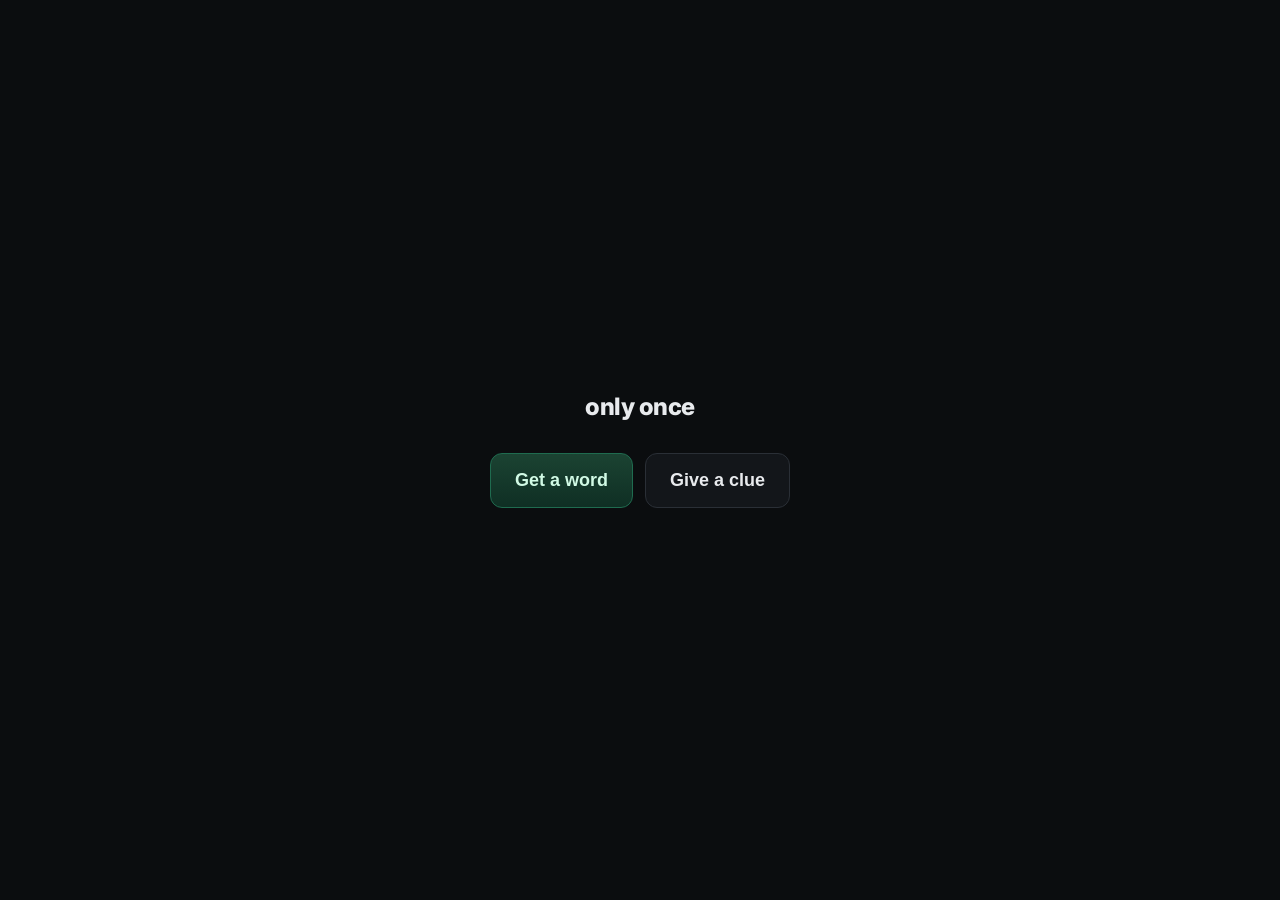
==== index.html @ b7988f1e "Initial commit: only once web app" ====
<!doctype html>
<html lang="en">
  <head>
    <meta charset="utf-8" />
    <meta name="viewport" content="width=device-width, initial-scale=1" />
    <title>only once – Group Play</title>
    <meta name="description" content="Play Just One in a browser with a random word or give a clue." />
    <link rel="preconnect" href="https://fonts.googleapis.com" />
    <link rel="preconnect" href="https://fonts.gstatic.com" crossorigin />
    <link href="https://fonts.googleapis.com/css2?family=Inter:wght@400;600;800&display=swap" rel="stylesheet" />
    <link rel="stylesheet" href="./styles.css" />
  </head>
  <body data-screen="home">
    <main id="app">
      <!-- Home Screen -->
      <section id="screen-home" class="screen">
        <div class="center-col">
          <h1 class="app-title">only once</h1>
          <div class="actions">
            <button id="btn-get-word" class="btn primary">Get a word</button>
            <button id="btn-give-clue" class="btn">Give a clue</button>
          </div>
        </div>
      </section>

      <!-- Countdown Screen -->
      <section id="screen-countdown" class="screen hidden" aria-live="polite">
        <div class="display-area">
          <div id="countdownNumber" class="display-text" aria-label="Countdown">3</div>
        </div>
        <div class="topbar">
          <button class="btn ghost" id="btn-cancel-countdown" aria-label="Cancel">Home</button>
        </div>
      </section>

      <!-- Display Screen (Word or Clue) -->
      <section id="screen-display" class="screen hidden">
        <div class="display-area">
          <div id="displayText" class="display-text" role="status" aria-live="polite"></div>
        </div>
        <div class="topbar">
          <button class="btn ghost" id="btn-back-home">Home</button>
        </div>
      </section>

      <!-- Give a Clue Input Screen -->
      <section id="screen-clue-input" class="screen hidden">
        <form id="clueForm" class="center-col" autocomplete="off">
          <label for="clueInput" class="label">Type your single-word clue</label>
          <input id="clueInput" class="input" type="text" inputmode="latin" pattern="[^\s]+" placeholder="e.g., Mountain" maxlength="40" required />
          <div class="actions">
            <button type="submit" class="btn primary">Show clue</button>
            <button type="button" class="btn" id="btn-cancel-clue">Cancel</button>
          </div>
        </form>
      </section>
    </main>

    <script src="./words.js"></script>
    <script src="./app.js"></script>
  </body>
  </html>
---- styles.css ----
:root {
  --bg: #0b0d0f;
  --fg: #e8eaed;
  --muted: #a1a6ad;
  --accent: #6ee7b7;
  --accent-2: #60a5fa;
}

* { box-sizing: border-box; }
html, body, #app { height: 100%; }
body {
  margin: 0;
  background: var(--bg);
  color: var(--fg);
  font-family: 'Inter', system-ui, -apple-system, Segoe UI, Roboto, Helvetica, Arial, 'Apple Color Emoji', 'Segoe UI Emoji';
}

.screen {
  position: relative;
  display: flex;
  align-items: center;
  justify-content: center;
  height: 100%;
  padding: 24px;
}
.hidden { display: none; }

.center-col {
  width: 100%;
  max-width: 720px;
  display: flex;
  flex-direction: column;
  align-items: center;
  gap: 24px;
}

.app-title {
  font-weight: 800;
  letter-spacing: -0.02em;
  color: var(--fg);
  margin: 0 0 8px;
}

.actions { display: flex; gap: 12px; flex-wrap: wrap; justify-content: center; }

.btn {
  appearance: none;
  border: 1px solid #2a2f36;
  background: #13161a;
  color: var(--fg);
  padding: 12px 18px;
  border-radius: 12px;
  font-size: 16px;
  font-weight: 600;
  cursor: pointer;
  transition: transform 0.05s ease, background 0.2s ease, border-color 0.2s ease;
}
.btn:hover { background: #171b20; }
.btn:active { transform: translateY(1px); }
.btn.primary {
  border-color: #1f6b4f;
  background: linear-gradient(180deg, #1b4332, #0f2f24);
  color: #d1fae5;
}
.btn.ghost { background: transparent; border-color: #2a2f36; color: var(--muted); }

.input {
  width: 100%;
  background: #0f1216;
  border: 1px solid #2a2f36;
  border-radius: 12px;
  color: var(--fg);
  padding: 14px 16px;
  outline: none;
  font-size: 18px;
}
.input:focus { border-color: var(--accent-2); }

.label { color: var(--muted); font-weight: 600; }

/* Full-screen display */
.display-area {
  position: absolute;
  inset: 0;
  display: grid;
  place-items: center;
  padding: 6vmin;
}
.display-text {
  width: 100%;
  text-align: center;
  font-weight: 800;
  line-height: 1;
  color: var(--fg);
  /* Base size; will be auto-fit by JS */
  font-size: 10vmin;
  white-space: nowrap;
  overflow-wrap: normal;
  word-break: normal;
}

.topbar {
  position: absolute;
  top: 12px;
  left: 12px;
}

/* Bigger countdown numbers */
#screen-countdown .display-text {
  font-size: 22vmin;
}

/* Larger home screen buttons */
#screen-home .btn {
  padding: 16px 24px;
  font-size: 18px;
}

/* Accessibility prefers-reduced-motion */
@media (prefers-reduced-motion: reduce) {
  .btn { transition: none; }
}
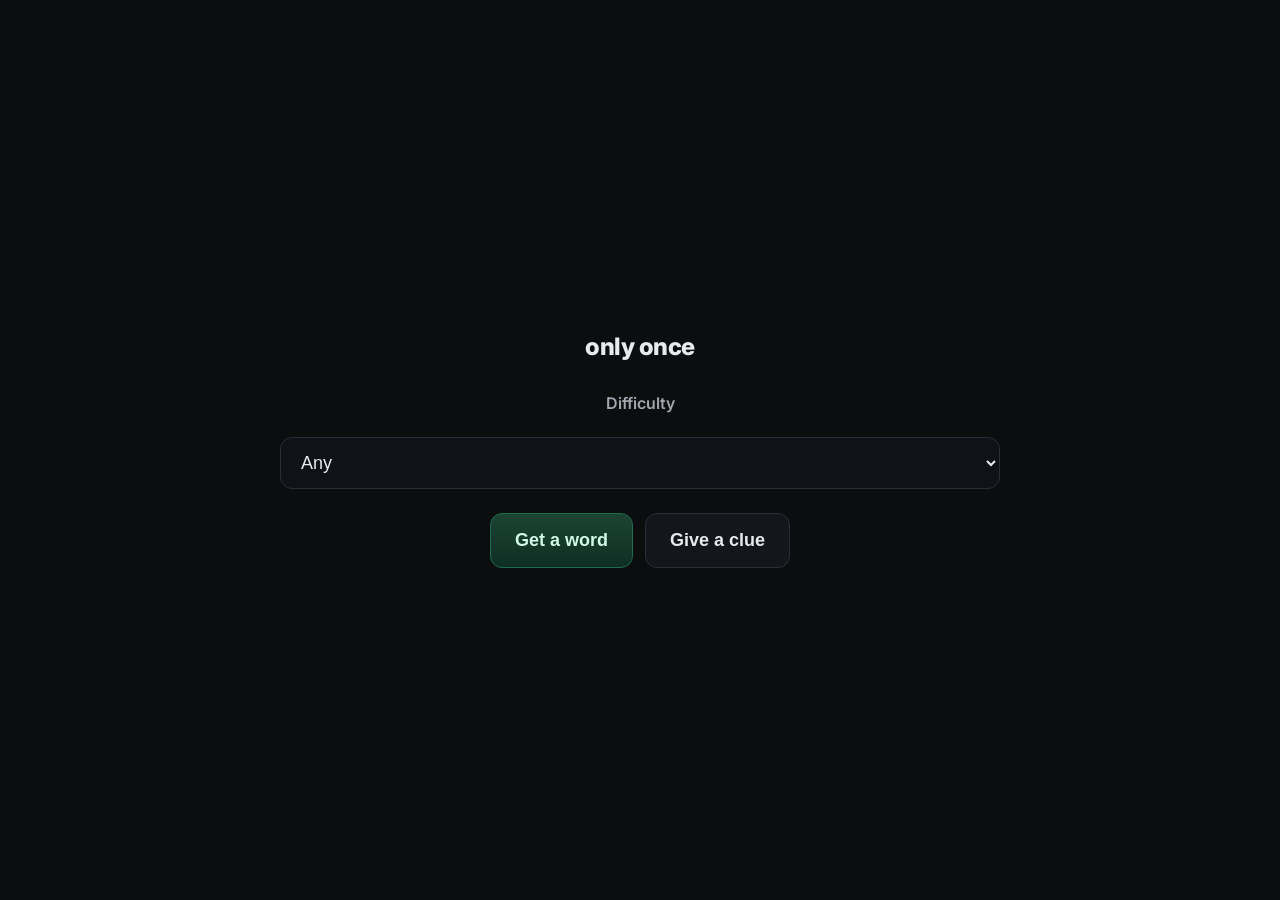
==== commit de990432: "feat: add words_by_difficulty.txt; update app.js, words.js, and index.html" ====
--- a/index.html
+++ b/index.html
@@ -16,6 +16,13 @@
       <section id="screen-home" class="screen">
         <div class="center-col">
           <h1 class="app-title">only once</h1>
+          <label for="difficultySelect" class="label">Difficulty</label>
+          <select id="difficultySelect" class="input">
+            <option value="Any">Any</option>
+            <option value="Easy">Easy</option>
+            <option value="Medium">Medium</option>
+            <option value="Hard">Hard</option>
+          </select>
           <div class="actions">
             <button id="btn-get-word" class="btn primary">Get a word</button>
             <button id="btn-give-clue" class="btn">Give a clue</button>
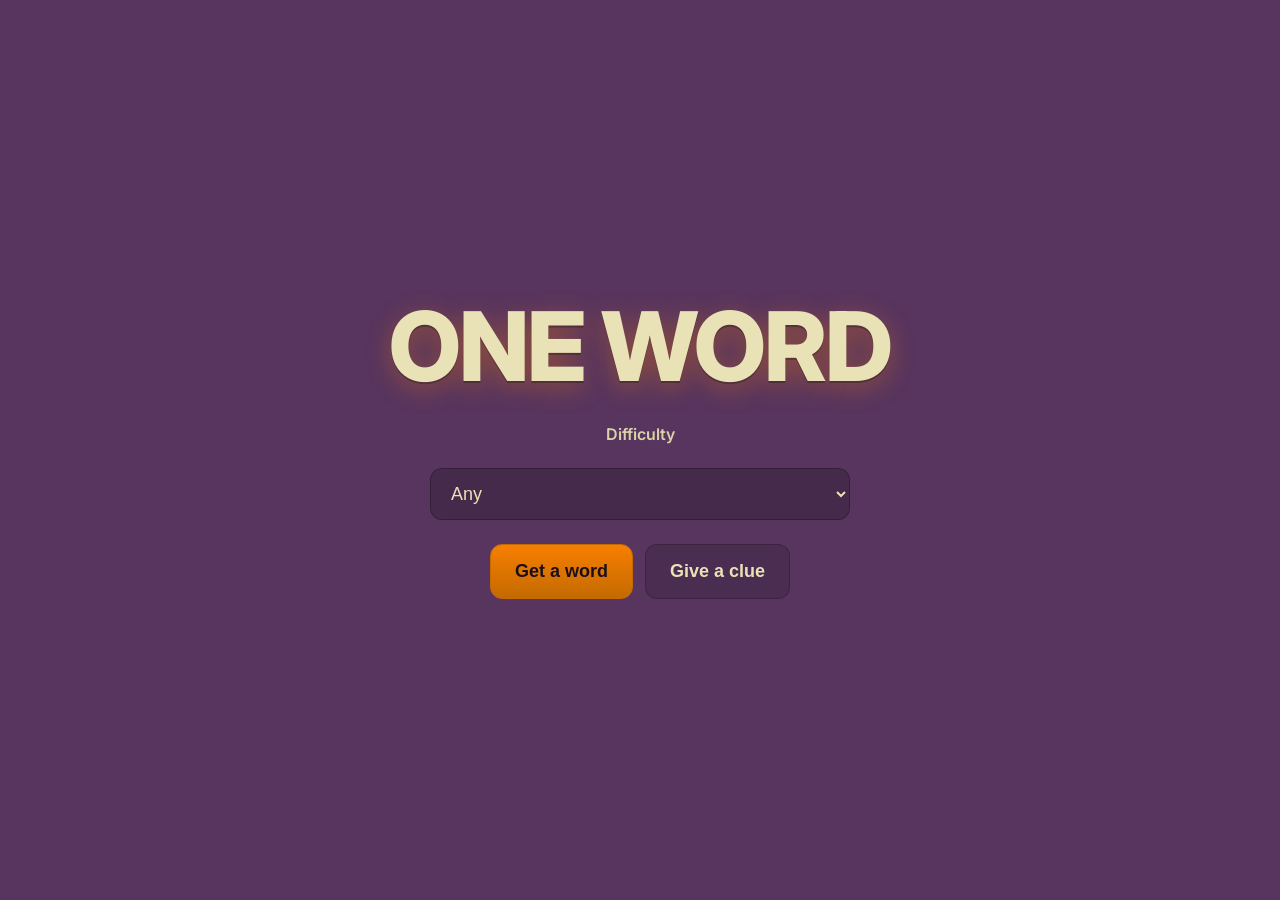
==== commit 2b487954: "UI: bolder glowing title; colorful palette; persistent bottom Home (hidden on home); align difficult" ====
--- a/index.html
+++ b/index.html
@@ -15,7 +15,7 @@
       <!-- Home Screen -->
       <section id="screen-home" class="screen">
         <div class="center-col">
-          <h1 class="app-title">only once</h1>
+          <h1 class="app-title">ONE WORD</h1>
           <label for="difficultySelect" class="label">Difficulty</label>
           <select id="difficultySelect" class="input">
             <option value="Any">Any</option>
@@ -63,6 +63,10 @@
       </section>
     </main>
 
+    <footer class="footer">
+      <button id="btn-global-home" class="btn home-full" aria-label="Home">Home</button>
+    </footer>
+
     <script src="./words.js"></script>
     <script src="./app.js"></script>
   </body>
--- a/styles.css
+++ b/styles.css
@@ -1,9 +1,12 @@
 :root {
-  --bg: #0b0d0f;
-  --fg: #e8eaed;
-  --muted: #a1a6ad;
-  --accent: #6ee7b7;
-  --accent-2: #60a5fa;
+  /* Base palette */
+  --bg: #58355E; /* deep purple */
+  --fg: #EAE2B7; /* light sand */
+  --muted: #d9d1a8; /* softer sand for secondary text */
+  --accent: #F77F00; /* orange */
+  --accent-2: #FCBF49; /* golden */
+  --danger: #D62828; /* deep red for Home button */
+  --panel: #4b2e52; /* slightly darker panel */
 }
 
 * { box-sizing: border-box; }
@@ -39,14 +42,29 @@
   letter-spacing: -0.02em;
   color: var(--fg);
   margin: 0 0 8px;
+  font-size: clamp(48px, 10vw, 96px);
+  line-height: 0.95;
+  text-shadow: 0 2px 0 rgba(0,0,0,0.25), 0 6px 24px rgba(247,127,0,0.35);
+  position: relative;
+  display: inline-block;
+  isolation: isolate;
 }
+
+/* Colorful fan flare behind the title */
+/* removed flare */
 
 .actions { display: flex; gap: 12px; flex-wrap: wrap; justify-content: center; }
 
+/* Keep inputs and actions the same width */
+.center-col .input,
+.center-col .actions {
+  width: min(100%, 420px);
+}
+
 .btn {
   appearance: none;
-  border: 1px solid #2a2f36;
-  background: #13161a;
+  border: 1px solid rgba(0,0,0,0.2);
+  background: rgba(0,0,0,0.15);
   color: var(--fg);
   padding: 12px 18px;
   border-radius: 12px;
@@ -55,26 +73,53 @@
   cursor: pointer;
   transition: transform 0.05s ease, background 0.2s ease, border-color 0.2s ease;
 }
-.btn:hover { background: #171b20; }
+.btn:hover { background: rgba(0,0,0,0.25); }
 .btn:active { transform: translateY(1px); }
 .btn.primary {
-  border-color: #1f6b4f;
-  background: linear-gradient(180deg, #1b4332, #0f2f24);
-  color: #d1fae5;
+  border-color: #c46a00;
+  background: linear-gradient(180deg, #F77F00, #c46a00);
+  color: #1b0f1d;
 }
-.btn.ghost { background: transparent; border-color: #2a2f36; color: var(--muted); }
+.btn.ghost { background: transparent; border-color: rgba(0,0,0,0.25); color: var(--muted); }
+
+/* Global Home footer button */
+.footer {
+  position: fixed;
+  left: 0;
+  bottom: 0;
+  width: 100%;
+  padding: 0;
+  background: transparent;
+}
+.btn.home-full {
+  width: 100%;
+  border-radius: 0;
+  border: none;
+  padding: 18px 24px;
+  font-size: 18px;
+  font-weight: 800;
+  letter-spacing: 0.02em;
+  color: #fff;
+  background: linear-gradient(180deg, #D94a4a, #D62828);
+  box-shadow: 0 -2px 0 rgba(0,0,0,0.1);
+}
+.btn.home-full:hover { background: linear-gradient(180deg, #e05b5b, #d93a3a); }
+.btn.home-full:active { transform: none; }
+
+/* Hide footer on home screen */
+body[data-screen="home"] .footer { display: none; }
 
 .input {
   width: 100%;
-  background: #0f1216;
-  border: 1px solid #2a2f36;
+  background: rgba(0,0,0,0.2);
+  border: 1px solid rgba(0,0,0,0.25);
   border-radius: 12px;
   color: var(--fg);
   padding: 14px 16px;
   outline: none;
   font-size: 18px;
 }
-.input:focus { border-color: var(--accent-2); }
+.input:focus { border-color: var(--accent-2); box-shadow: 0 0 0 3px rgba(252,191,73,0.25); }
 
 .label { color: var(--muted); font-weight: 600; }
 
@@ -99,11 +144,7 @@
   word-break: normal;
 }
 
-.topbar {
-  position: absolute;
-  top: 12px;
-  left: 12px;
-}
+.topbar { display: none; }
 
 /* Bigger countdown numbers */
 #screen-countdown .display-text {
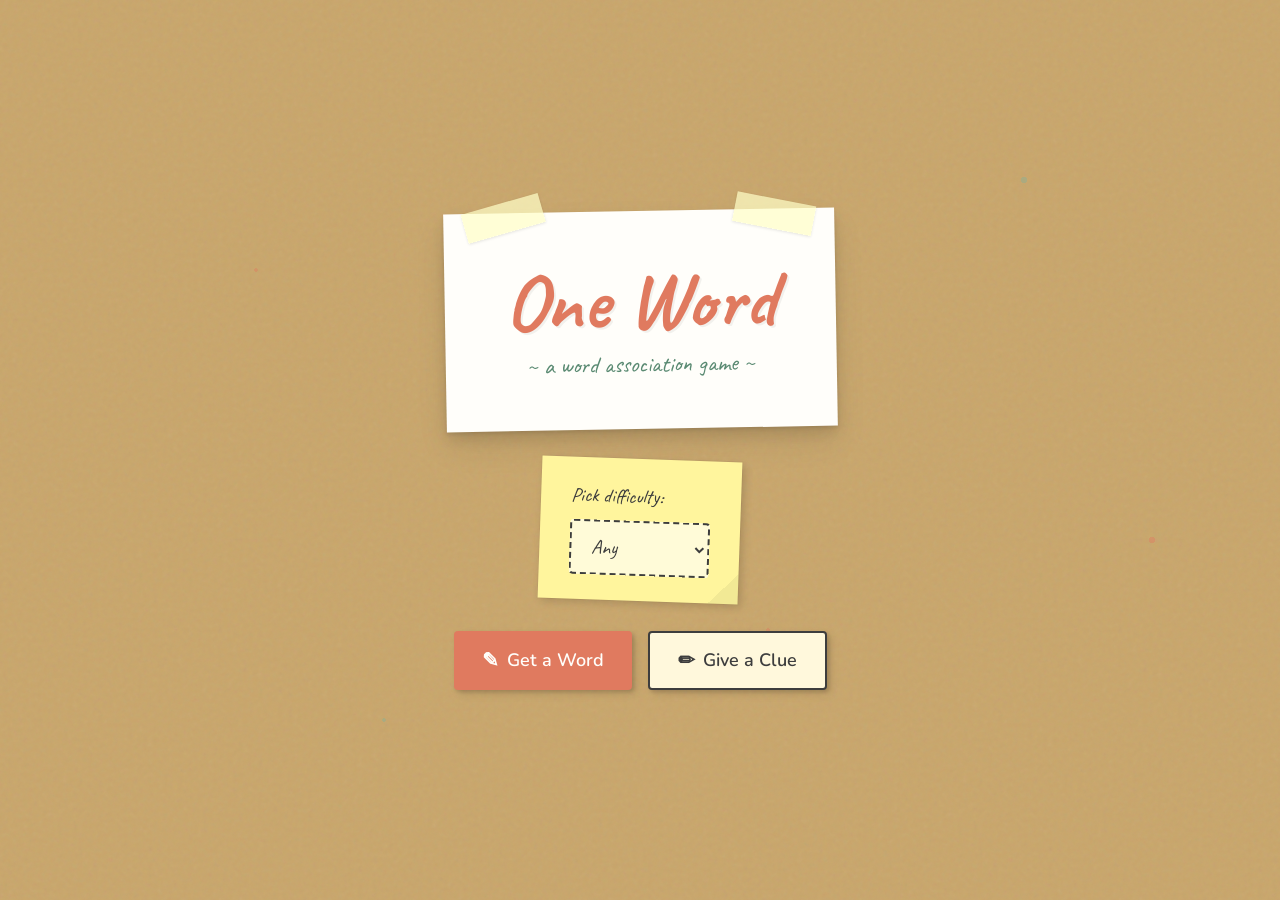
==== commit 76736282: "Add Paper Craft design theme with 5 design variations - Implement Paper Craft as main design (sticky" ====
--- a/index.html
+++ b/index.html
@@ -1,75 +1,117 @@
-<!doctype html>
+<!DOCTYPE html>
 <html lang="en">
-  <head>
+
+<head>
     <meta charset="utf-8" />
     <meta name="viewport" content="width=device-width, initial-scale=1" />
-    <title>only once – Group Play</title>
-    <meta name="description" content="Play Just One in a browser with a random word or give a clue." />
+    <title>ONE WORD – Paper Craft Edition</title>
+    <meta name="description" content="Play Just One with a warm, handmade paper aesthetic" />
     <link rel="preconnect" href="https://fonts.googleapis.com" />
     <link rel="preconnect" href="https://fonts.gstatic.com" crossorigin />
-    <link href="https://fonts.googleapis.com/css2?family=Inter:wght@400;600;800&display=swap" rel="stylesheet" />
+    <link
+        href="https://fonts.googleapis.com/css2?family=Caveat:wght@400;600;700&family=Nunito:wght@400;600;700&display=swap"
+        rel="stylesheet" />
     <link rel="stylesheet" href="./styles.css" />
-  </head>
-  <body data-screen="home">
+</head>
+
+<body data-screen="home">
+    <!-- Paper Background -->
+    <div class="paper-bg">
+        <div class="paper-texture"></div>
+        <div class="scattered-dots"></div>
+    </div>
+
     <main id="app">
-      <!-- Home Screen -->
-      <section id="screen-home" class="screen">
-        <div class="center-col">
-          <h1 class="app-title">ONE WORD</h1>
-          <label for="difficultySelect" class="label">Difficulty</label>
-          <select id="difficultySelect" class="input">
-            <option value="Any">Any</option>
-            <option value="Easy">Easy</option>
-            <option value="Medium">Medium</option>
-            <option value="Hard">Hard</option>
-          </select>
-          <div class="actions">
-            <button id="btn-get-word" class="btn primary">Get a word</button>
-            <button id="btn-give-clue" class="btn">Give a clue</button>
-          </div>
-        </div>
-      </section>
+        <!-- Home Screen -->
+        <section id="screen-home" class="screen">
+            <div class="center-col">
+                <div class="title-card">
+                    <div class="tape tape-left"></div>
+                    <div class="tape tape-right"></div>
+                    <h1 class="app-title">One Word</h1>
+                    <p class="subtitle">~ a word association game ~</p>
+                </div>
 
-      <!-- Countdown Screen -->
-      <section id="screen-countdown" class="screen hidden" aria-live="polite">
-        <div class="display-area">
-          <div id="countdownNumber" class="display-text" aria-label="Countdown">3</div>
-        </div>
-        <div class="topbar">
-          <button class="btn ghost" id="btn-cancel-countdown" aria-label="Cancel">Home</button>
-        </div>
-      </section>
+                <div class="sticky-note yellow">
+                    <label for="difficultySelect" class="label">Pick difficulty:</label>
+                    <select id="difficultySelect" class="input">
+                        <option value="Any">Any</option>
+                        <option value="Easy">Easy</option>
+                        <option value="Medium">Medium</option>
+                        <option value="Hard">Hard</option>
+                    </select>
+                </div>
 
-      <!-- Display Screen (Word or Clue) -->
-      <section id="screen-display" class="screen hidden">
-        <div class="display-area">
-          <div id="displayText" class="display-text" role="status" aria-live="polite"></div>
-        </div>
-        <div class="topbar">
-          <button class="btn ghost" id="btn-back-home">Home</button>
-        </div>
-      </section>
+                <div class="actions">
+                    <button id="btn-get-word" class="btn paper-btn primary">
+                        <span class="btn-icon">✎</span> Get a Word
+                    </button>
+                    <button id="btn-give-clue" class="btn paper-btn secondary">
+                        <span class="btn-icon">✏</span> Give a Clue
+                    </button>
+                </div>
+            </div>
+        </section>
 
-      <!-- Give a Clue Input Screen -->
-      <section id="screen-clue-input" class="screen hidden">
-        <form id="clueForm" class="center-col" autocomplete="off">
-          <label for="clueInput" class="label">Type your single-word clue</label>
-          <input id="clueInput" class="input" type="text" inputmode="latin" pattern="[^\s]+" placeholder="e.g., Mountain" maxlength="40" required />
-          <div class="actions">
-            <button type="submit" class="btn primary">Show clue</button>
-            <button type="button" class="btn" id="btn-cancel-clue">Cancel</button>
-          </div>
-        </form>
-      </section>
+        <!-- Countdown Screen -->
+        <section id="screen-countdown" class="screen hidden" aria-live="polite">
+            <div class="display-area">
+                <div class="countdown-circle">
+                    <div id="countdownNumber" class="display-text countdown-num" aria-label="Countdown">3</div>
+                </div>
+            </div>
+            <div class="topbar">
+                <button class="btn pill-btn" id="btn-cancel-countdown" aria-label="Cancel">← Back</button>
+            </div>
+        </section>
+
+        <!-- Display Screen (Word or Clue) -->
+        <section id="screen-display" class="screen hidden">
+            <div class="display-area">
+                <div id="displayText" class="display-text" role="status" aria-live="polite"></div>
+            </div>
+            <div class="topbar">
+                <button class="btn pill-btn" id="btn-back-home">← Back</button>
+            </div>
+        </section>
+
+        <!-- Give a Clue Input Screen -->
+        <section id="screen-clue-input" class="screen hidden">
+            <form id="clueForm" class="center-col" autocomplete="off">
+                <div class="notepad">
+                    <div class="notepad-header">
+                        <span class="spiral"></span>
+                        <span class="spiral"></span>
+                        <span class="spiral"></span>
+                        <span class="spiral"></span>
+                        <span class="spiral"></span>
+                    </div>
+                    <div class="notepad-body">
+                        <label for="clueInput" class="label">Write your clue here:</label>
+                        <input id="clueInput" class="input lined" type="text" inputmode="latin" pattern="[^\s]+"
+                            placeholder="one word only..." maxlength="40" required />
+                    </div>
+                </div>
+                <div class="actions">
+                    <button type="submit" class="btn paper-btn primary">
+                        <span class="btn-icon">✓</span> Show It!
+                    </button>
+                    <button type="button" class="btn paper-btn secondary" id="btn-cancel-clue">
+                        <span class="btn-icon">✗</span> Cancel
+                    </button>
+                </div>
+            </form>
+        </section>
     </main>
 
     <footer class="footer">
-      <button id="btn-global-home" class="btn home-full" aria-label="Home">Home</button>
+        <button id="btn-global-home" class="btn home-full" aria-label="Home">
+            <span class="home-icon">🏠</span> Home
+        </button>
     </footer>
 
     <script src="./words.js"></script>
     <script src="./app.js"></script>
-  </body>
-  </html>
+</body>
 
-
+</html>
--- a/styles.css
+++ b/styles.css
@@ -1,165 +1,542 @@
 :root {
-  /* Base palette */
-  --bg: #58355E; /* deep purple */
-  --fg: #EAE2B7; /* light sand */
-  --muted: #d9d1a8; /* softer sand for secondary text */
-  --accent: #F77F00; /* orange */
-  --accent-2: #FCBF49; /* golden */
-  --danger: #D62828; /* deep red for Home button */
-  --panel: #4b2e52; /* slightly darker panel */
-}
-
-* { box-sizing: border-box; }
-html, body, #app { height: 100%; }
+    /* Paper Craft Color Palette */
+    --kraft: #c9a66b;
+    --kraft-dark: #a67c3d;
+    --cream: #fff8dc;
+    --cream-dark: #f5e6c8;
+    --white: #fffefa;
+    --terracotta: #e07a5f;
+    --terracotta-dark: #c45d42;
+    --sage: #81b29a;
+    --sage-dark: #5a8a72;
+    --charcoal: #3d3d3d;
+    --pencil: #4a4a4a;
+    --yellow-note: #fff59d;
+    --pink-note: #f8bbd9;
+    --blue-note: #b3e5fc;
+
+    /* Typography */
+    --font-display: 'Caveat', cursive;
+    --font-body: 'Nunito', sans-serif;
+}
+
+* {
+    box-sizing: border-box;
+    margin: 0;
+    padding: 0;
+}
+
+html,
+body,
+#app {
+    height: 100%;
+}
+
 body {
-  margin: 0;
-  background: var(--bg);
-  color: var(--fg);
-  font-family: 'Inter', system-ui, -apple-system, Segoe UI, Roboto, Helvetica, Arial, 'Apple Color Emoji', 'Segoe UI Emoji';
-}
-
+    background: var(--kraft);
+    color: var(--charcoal);
+    font-family: var(--font-body);
+    overflow: hidden;
+}
+
+/* Paper Background */
+.paper-bg {
+    position: fixed;
+    inset: 0;
+    pointer-events: none;
+}
+
+.paper-texture {
+    position: absolute;
+    inset: 0;
+    background:
+        url("data:image/svg+xml,%3Csvg viewBox='0 0 200 200' xmlns='http://www.w3.org/2000/svg'%3E%3Cfilter id='noise'%3E%3CfeTurbulence type='fractalNoise' baseFrequency='0.9' numOctaves='4' stitchTiles='stitch'/%3E%3C/filter%3E%3Crect width='100%25' height='100%25' filter='url(%23noise)'/%3E%3C/svg%3E");
+    opacity: 0.08;
+}
+
+.scattered-dots {
+    position: absolute;
+    inset: 0;
+    background-image:
+        radial-gradient(circle at 20% 30%, var(--terracotta) 2px, transparent 2px),
+        radial-gradient(circle at 80% 20%, var(--sage) 3px, transparent 3px),
+        radial-gradient(circle at 60% 70%, var(--terracotta) 2px, transparent 2px),
+        radial-gradient(circle at 30% 80%, var(--sage) 2px, transparent 2px),
+        radial-gradient(circle at 90% 60%, var(--terracotta) 3px, transparent 3px);
+    opacity: 0.4;
+}
+
+/* Screens */
 .screen {
-  position: relative;
-  display: flex;
-  align-items: center;
-  justify-content: center;
-  height: 100%;
-  padding: 24px;
-}
-.hidden { display: none; }
+    position: relative;
+    display: flex;
+    align-items: center;
+    justify-content: center;
+    height: 100%;
+    padding: 24px;
+    z-index: 1;
+}
+
+.hidden {
+    display: none !important;
+}
 
 .center-col {
-  width: 100%;
-  max-width: 720px;
-  display: flex;
-  flex-direction: column;
-  align-items: center;
-  gap: 24px;
+    width: 100%;
+    max-width: 500px;
+    display: flex;
+    flex-direction: column;
+    align-items: center;
+    gap: 30px;
+}
+
+/* Title Card */
+.title-card {
+    position: relative;
+    background: var(--white);
+    padding: 50px 60px;
+    text-align: center;
+    box-shadow:
+        0 2px 4px rgba(0, 0, 0, 0.1),
+        0 8px 16px rgba(0, 0, 0, 0.1),
+        0 16px 32px rgba(0, 0, 0, 0.08);
+    transform: rotate(-1deg);
+}
+
+/* Tape pieces */
+.tape {
+    position: absolute;
+    width: 80px;
+    height: 30px;
+    background: rgba(255, 255, 200, 0.7);
+    box-shadow: 0 1px 3px rgba(0, 0, 0, 0.1);
+}
+
+.tape-left {
+    top: -10px;
+    left: 20px;
+    transform: rotate(-15deg);
+}
+
+.tape-right {
+    top: -10px;
+    right: 20px;
+    transform: rotate(12deg);
 }
 
 .app-title {
-  font-weight: 800;
-  letter-spacing: -0.02em;
-  color: var(--fg);
-  margin: 0 0 8px;
-  font-size: clamp(48px, 10vw, 96px);
-  line-height: 0.95;
-  text-shadow: 0 2px 0 rgba(0,0,0,0.25), 0 6px 24px rgba(247,127,0,0.35);
-  position: relative;
-  display: inline-block;
-  isolation: isolate;
-}
-
-/* Colorful fan flare behind the title */
-/* removed flare */
-
-.actions { display: flex; gap: 12px; flex-wrap: wrap; justify-content: center; }
-
-/* Keep inputs and actions the same width */
-.center-col .input,
-.center-col .actions {
-  width: min(100%, 420px);
+    font-family: var(--font-display);
+    font-weight: 700;
+    font-size: clamp(48px, 12vw, 80px);
+    color: var(--terracotta);
+    line-height: 1;
+    margin-bottom: 8px;
+    text-shadow: 2px 2px 0 rgba(0, 0, 0, 0.05);
+}
+
+.subtitle {
+    font-family: var(--font-display);
+    font-size: 24px;
+    color: var(--sage-dark);
+}
+
+/* Sticky Note */
+.sticky-note {
+    position: relative;
+    padding: 25px 30px;
+    min-width: 200px;
+    box-shadow:
+        3px 3px 8px rgba(0, 0, 0, 0.15),
+        0 0 0 1px rgba(0, 0, 0, 0.03);
+    transform: rotate(2deg);
+}
+
+.sticky-note.yellow {
+    background: var(--yellow-note);
+}
+
+.sticky-note.pink {
+    background: var(--pink-note);
+}
+
+.sticky-note.blue {
+    background: var(--blue-note);
+}
+
+.sticky-note::before {
+    content: '';
+    position: absolute;
+    bottom: 0;
+    right: 0;
+    width: 30px;
+    height: 30px;
+    background: linear-gradient(135deg, transparent 50%, rgba(0, 0, 0, 0.05) 50%);
+}
+
+.label {
+    font-family: var(--font-display);
+    font-size: 20px;
+    color: var(--charcoal);
+    display: block;
+    margin-bottom: 12px;
+}
+
+.input {
+    width: 100%;
+    background: rgba(255, 255, 255, 0.6);
+    border: 2px dashed var(--charcoal);
+    border-radius: 4px;
+    color: var(--charcoal);
+    padding: 12px 16px;
+    font-family: var(--font-display);
+    font-size: 20px;
+    outline: none;
+    transition: all 0.2s ease;
+}
+
+.input:focus {
+    background: rgba(255, 255, 255, 0.9);
+    border-style: solid;
+    box-shadow: 0 0 0 3px rgba(129, 178, 154, 0.3);
+}
+
+.input::placeholder {
+    color: rgba(74, 74, 74, 0.5);
+    font-style: italic;
+}
+
+/* Buttons */
+.actions {
+    display: flex;
+    gap: 16px;
+    flex-wrap: wrap;
+    justify-content: center;
 }
 
 .btn {
-  appearance: none;
-  border: 1px solid rgba(0,0,0,0.2);
-  background: rgba(0,0,0,0.15);
-  color: var(--fg);
-  padding: 12px 18px;
-  border-radius: 12px;
-  font-size: 16px;
-  font-weight: 600;
-  cursor: pointer;
-  transition: transform 0.05s ease, background 0.2s ease, border-color 0.2s ease;
-}
-.btn:hover { background: rgba(0,0,0,0.25); }
-.btn:active { transform: translateY(1px); }
-.btn.primary {
-  border-color: #c46a00;
-  background: linear-gradient(180deg, #F77F00, #c46a00);
-  color: #1b0f1d;
-}
-.btn.ghost { background: transparent; border-color: rgba(0,0,0,0.25); color: var(--muted); }
-
-/* Global Home footer button */
+    appearance: none;
+    border: none;
+    background: transparent;
+    cursor: pointer;
+    font-family: var(--font-body);
+}
+
+.paper-btn {
+    position: relative;
+    padding: 14px 28px;
+    font-size: 18px;
+    font-weight: 600;
+    border-radius: 4px;
+    display: flex;
+    align-items: center;
+    gap: 8px;
+    transition: all 0.2s ease;
+    box-shadow:
+        2px 2px 4px rgba(0, 0, 0, 0.15),
+        4px 4px 8px rgba(0, 0, 0, 0.1);
+}
+
+.paper-btn:hover {
+    transform: translateY(-2px) rotate(1deg);
+    box-shadow:
+        3px 3px 6px rgba(0, 0, 0, 0.15),
+        6px 6px 12px rgba(0, 0, 0, 0.1);
+}
+
+.paper-btn:active {
+    transform: translateY(0) rotate(0deg);
+}
+
+.paper-btn.primary {
+    background: var(--terracotta);
+    color: var(--white);
+}
+
+.paper-btn.primary:hover {
+    background: var(--terracotta-dark);
+}
+
+.paper-btn.secondary {
+    background: var(--cream);
+    color: var(--charcoal);
+    border: 2px solid var(--charcoal);
+}
+
+.paper-btn.secondary:hover {
+    background: var(--white);
+}
+
+.btn-icon {
+    font-size: 20px;
+}
+
+.pill-btn {
+    padding: 10px 20px;
+    background: var(--white);
+    color: var(--charcoal);
+    border-radius: 20px;
+    font-size: 16px;
+    font-weight: 600;
+    box-shadow: 2px 2px 6px rgba(0, 0, 0, 0.1);
+    transition: all 0.2s ease;
+}
+
+.pill-btn:hover {
+    background: var(--cream);
+    transform: translateY(-1px);
+}
+
+/* Display Areas */
+.display-area {
+    position: absolute;
+    top: 0;
+    left: 0;
+    right: 0;
+    bottom: 60px;
+    /* Leave room for footer */
+    display: flex;
+    align-items: center;
+    justify-content: center;
+    padding: 40px;
+    background: var(--white);
+    box-shadow: inset 0 0 100px rgba(0, 0, 0, 0.05);
+    overflow: hidden;
+    box-sizing: border-box;
+}
+
+/* Countdown - override for countdown screen */
+#screen-countdown .display-area {
+    background: var(--kraft);
+}
+
+.countdown-circle {
+    width: 180px;
+    height: 180px;
+    background: var(--white);
+    border-radius: 50%;
+    display: grid;
+    place-items: center;
+    box-shadow:
+        0 4px 8px rgba(0, 0, 0, 0.1),
+        0 12px 24px rgba(0, 0, 0, 0.1),
+        inset 0 -4px 8px rgba(0, 0, 0, 0.05);
+    border: 4px solid var(--sage);
+}
+
+.countdown-num {
+    font-family: var(--font-display);
+    font-size: 100px;
+    font-weight: 700;
+    color: var(--terracotta);
+}
+
+.display-text {
+    font-family: var(--font-display);
+    font-weight: 700;
+    color: var(--pencil);
+    text-align: center;
+    white-space: nowrap;
+    line-height: 1;
+    /* Let JS control font-size */
+}
+
+/* Word Card */
+.word-card {
+    position: relative;
+    background: var(--white);
+    padding: 50px 70px;
+    box-shadow:
+        0 4px 8px rgba(0, 0, 0, 0.1),
+        0 16px 32px rgba(0, 0, 0, 0.1);
+    transform: rotate(1deg);
+}
+
+.card-fold {
+    position: absolute;
+    top: 0;
+    right: 0;
+    width: 40px;
+    height: 40px;
+    background: linear-gradient(135deg, var(--cream-dark) 50%, var(--kraft) 50%);
+}
+
+.card-pin {
+    position: absolute;
+    top: -15px;
+    left: 50%;
+    transform: translateX(-50%);
+    width: 30px;
+    height: 30px;
+    background: radial-gradient(circle at 40% 40%, #ff6b6b, #c92a2a);
+    border-radius: 50%;
+    box-shadow:
+        0 3px 6px rgba(0, 0, 0, 0.2),
+        inset 0 -2px 4px rgba(0, 0, 0, 0.2),
+        inset 0 2px 4px rgba(255, 255, 255, 0.3);
+}
+
+.word-text {
+    font-size: clamp(36px, 12vmin, 100px);
+    color: var(--pencil);
+}
+
+.card-underline {
+    position: absolute;
+    bottom: 25px;
+    left: 40px;
+    right: 40px;
+    height: 3px;
+    background: repeating-linear-gradient(90deg,
+            var(--pencil) 0px,
+            var(--pencil) 8px,
+            transparent 8px,
+            transparent 12px);
+    opacity: 0.3;
+}
+
+/* Notepad */
+.notepad {
+    width: 100%;
+    max-width: 350px;
+    background: var(--white);
+    box-shadow:
+        0 4px 8px rgba(0, 0, 0, 0.1),
+        0 12px 24px rgba(0, 0, 0, 0.1);
+    transform: rotate(-1deg);
+}
+
+.notepad-header {
+    background: var(--terracotta);
+    padding: 15px 20px;
+    display: flex;
+    justify-content: space-around;
+}
+
+.spiral {
+    width: 20px;
+    height: 20px;
+    background: var(--kraft-dark);
+    border-radius: 50%;
+    box-shadow: inset 0 2px 4px rgba(0, 0, 0, 0.3);
+}
+
+.notepad-body {
+    padding: 30px;
+    background: repeating-linear-gradient(transparent,
+            transparent 28px,
+            #e0e0e0 28px,
+            #e0e0e0 30px);
+    background-position: 0 10px;
+}
+
+.notepad-body .label {
+    margin-bottom: 20px;
+}
+
+.notepad-body .input {
+    background: transparent;
+    border: none;
+    border-bottom: 2px solid var(--pencil);
+    border-radius: 0;
+    padding: 8px 4px;
+}
+
+.notepad-body .input:focus {
+    box-shadow: none;
+    border-bottom-color: var(--terracotta);
+}
+
+/* Topbar */
+.topbar {
+    position: absolute;
+    top: 24px;
+    left: 24px;
+    z-index: 10;
+}
+
+/* Footer */
 .footer {
-  position: fixed;
-  left: 0;
-  bottom: 0;
-  width: 100%;
-  padding: 0;
-  background: transparent;
-}
+    position: fixed;
+    left: 0;
+    bottom: 0;
+    width: 100%;
+    z-index: 100;
+}
+
 .btn.home-full {
-  width: 100%;
-  border-radius: 0;
-  border: none;
-  padding: 18px 24px;
-  font-size: 18px;
-  font-weight: 800;
-  letter-spacing: 0.02em;
-  color: #fff;
-  background: linear-gradient(180deg, #D94a4a, #D62828);
-  box-shadow: 0 -2px 0 rgba(0,0,0,0.1);
-}
-.btn.home-full:hover { background: linear-gradient(180deg, #e05b5b, #d93a3a); }
-.btn.home-full:active { transform: none; }
-
-/* Hide footer on home screen */
-body[data-screen="home"] .footer { display: none; }
-
-.input {
-  width: 100%;
-  background: rgba(0,0,0,0.2);
-  border: 1px solid rgba(0,0,0,0.25);
-  border-radius: 12px;
-  color: var(--fg);
-  padding: 14px 16px;
-  outline: none;
-  font-size: 18px;
-}
-.input:focus { border-color: var(--accent-2); box-shadow: 0 0 0 3px rgba(252,191,73,0.25); }
-
-.label { color: var(--muted); font-weight: 600; }
-
-/* Full-screen display */
-.display-area {
-  position: absolute;
-  inset: 0;
-  display: grid;
-  place-items: center;
-  padding: 6vmin;
-}
-.display-text {
-  width: 100%;
-  text-align: center;
-  font-weight: 800;
-  line-height: 1;
-  color: var(--fg);
-  /* Base size; will be auto-fit by JS */
-  font-size: 10vmin;
-  white-space: nowrap;
-  overflow-wrap: normal;
-  word-break: normal;
-}
-
-.topbar { display: none; }
-
-/* Bigger countdown numbers */
-#screen-countdown .display-text {
-  font-size: 22vmin;
-}
-
-/* Larger home screen buttons */
-#screen-home .btn {
-  padding: 16px 24px;
-  font-size: 18px;
-}
-
-/* Accessibility prefers-reduced-motion */
+    width: 100%;
+    padding: 18px;
+    background: var(--terracotta);
+    color: var(--white);
+    border: none;
+    font-family: var(--font-body);
+    font-size: 18px;
+    font-weight: 700;
+    display: flex;
+    align-items: center;
+    justify-content: center;
+    gap: 10px;
+    cursor: pointer;
+    box-shadow: 0 -2px 8px rgba(0, 0, 0, 0.1);
+}
+
+.btn.home-full:hover {
+    background: var(--terracotta-dark);
+}
+
+.home-icon {
+    font-size: 20px;
+}
+
+body[data-screen="home"] .footer {
+    display: none;
+}
+
+/* Animations */
+@keyframes gentleFloat {
+
+    0%,
+    100% {
+        transform: translateY(0) rotate(-1deg);
+    }
+
+    50% {
+        transform: translateY(-5px) rotate(0deg);
+    }
+}
+
+.title-card {
+    animation: gentleFloat 4s ease-in-out infinite;
+}
+
+/* Reduced Motion */
 @media (prefers-reduced-motion: reduce) {
-  .btn { transition: none; }
-}
-
-
+    .title-card {
+        animation: none;
+    }
+
+    .paper-btn,
+    .pill-btn {
+        transition: none;
+    }
+}
+
+/* Responsive */
+@media (max-width: 600px) {
+    .title-card {
+        padding: 35px 40px;
+    }
+
+    .app-title {
+        font-size: 42px;
+    }
+
+    .word-card {
+        padding: 35px 45px;
+    }
+
+    .tape {
+        width: 60px;
+        height: 22px;
+    }
+}
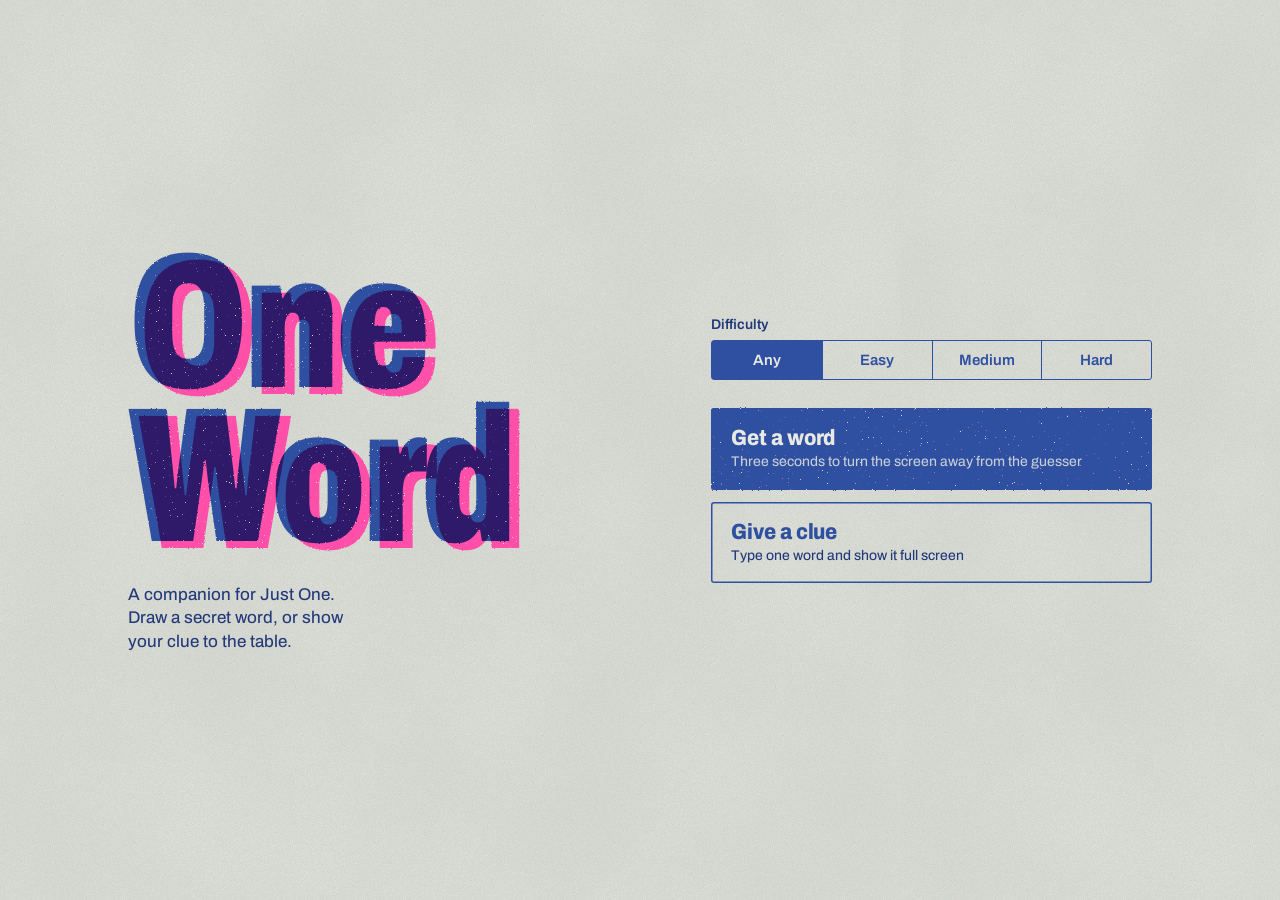
==== commit 61f9cece: "Redesign as a two-ink risograph print - Blue ink with a fluorescent pink layer overprinted slightly " ====
--- a/index.html
+++ b/index.html
@@ -3,115 +3,101 @@
 
 <head>
     <meta charset="utf-8" />
-    <meta name="viewport" content="width=device-width, initial-scale=1" />
-    <title>ONE WORD – Paper Craft Edition</title>
-    <meta name="description" content="Play Just One with a warm, handmade paper aesthetic" />
+    <meta name="viewport" content="width=device-width, initial-scale=1, viewport-fit=cover" />
+    <meta name="theme-color" content="#E7E9E3" />
+    <title>One Word</title>
+    <meta name="description" content="A companion for Just One: draw a secret word, or show your one-word clue to the table." />
     <link rel="preconnect" href="https://fonts.googleapis.com" />
     <link rel="preconnect" href="https://fonts.gstatic.com" crossorigin />
     <link
-        href="https://fonts.googleapis.com/css2?family=Caveat:wght@400;600;700&family=Nunito:wght@400;600;700&display=swap"
+        href="https://fonts.googleapis.com/css2?family=Archivo:ital,wdth,wght@0,62..125,400..900;1,62..125,400..900&display=swap"
         rel="stylesheet" />
-    <link rel="stylesheet" href="./styles.css" />
+    <link rel="stylesheet" href="./styles.css?v=riso4" />
 </head>
 
 <body data-screen="home">
-    <!-- Paper Background -->
-    <div class="paper-bg">
-        <div class="paper-texture"></div>
-        <div class="scattered-dots"></div>
-    </div>
+    <!-- Ink grain: punches tiny holes in the ink and roughens its edges, like a risograph drum -->
+    <svg class="defs" aria-hidden="true" focusable="false">
+        <filter id="riso" x="-2%" y="-2%" width="104%" height="104%" color-interpolation-filters="sRGB">
+            <feTurbulence type="fractalNoise" baseFrequency="0.85" numOctaves="2" seed="7" result="noise" />
+            <feDisplacementMap in="SourceGraphic" in2="noise" scale="2.2" xChannelSelector="R"
+                yChannelSelector="G" result="rough" />
+            <feColorMatrix in="noise" type="matrix"
+                values="0 0 0 0 0  0 0 0 0 0  0 0 0 0 0  -12 0 0 0 9.9" result="speckle" />
+            <feComposite in="rough" in2="speckle" operator="in" />
+        </filter>
+    </svg>
 
     <main id="app">
-        <!-- Home Screen -->
+        <!-- Home -->
         <section id="screen-home" class="screen">
-            <div class="center-col">
-                <div class="title-card">
-                    <div class="tape tape-left"></div>
-                    <div class="tape tape-right"></div>
-                    <h1 class="app-title">One Word</h1>
-                    <p class="subtitle">~ a word association game ~</p>
-                </div>
+            <div class="home">
+                <header class="masthead">
+                    <h1 class="title print" data-text="One Word">One Word</h1>
+                    <p class="lede">A companion for Just One. Draw a secret word, or show your clue to the table.</p>
+                </header>
 
-                <div class="sticky-note yellow">
-                    <label for="difficultySelect" class="label">Pick difficulty:</label>
-                    <select id="difficultySelect" class="input">
-                        <option value="Any">Any</option>
-                        <option value="Easy">Easy</option>
-                        <option value="Medium">Medium</option>
-                        <option value="Hard">Hard</option>
-                    </select>
-                </div>
+                <fieldset class="difficulty">
+                    <legend>Difficulty</legend>
+                    <div class="segments">
+                        <label><input type="radio" name="difficulty" value="Any" checked /><span>Any</span></label>
+                        <label><input type="radio" name="difficulty" value="Easy" /><span>Easy</span></label>
+                        <label><input type="radio" name="difficulty" value="Medium" /><span>Medium</span></label>
+                        <label><input type="radio" name="difficulty" value="Hard" /><span>Hard</span></label>
+                    </div>
+                </fieldset>
 
                 <div class="actions">
-                    <button id="btn-get-word" class="btn paper-btn primary">
-                        <span class="btn-icon">✎</span> Get a Word
+                    <button id="btn-get-word" class="btn btn-solid">
+                        <span class="btn-label">Get a word</span>
+                        <span class="btn-note">Three seconds to turn the screen away from the guesser</span>
                     </button>
-                    <button id="btn-give-clue" class="btn paper-btn secondary">
-                        <span class="btn-icon">✏</span> Give a Clue
+                    <button id="btn-give-clue" class="btn btn-line">
+                        <span class="btn-label">Give a clue</span>
+                        <span class="btn-note">Type one word and show it full screen</span>
                     </button>
                 </div>
             </div>
         </section>
 
-        <!-- Countdown Screen -->
+        <!-- Countdown -->
         <section id="screen-countdown" class="screen hidden" aria-live="polite">
-            <div class="display-area">
-                <div class="countdown-circle">
-                    <div id="countdownNumber" class="display-text countdown-num" aria-label="Countdown">3</div>
-                </div>
+            <div class="stage">
+                <div id="countdownNumber" class="count print" data-text="3" aria-label="Countdown">3</div>
+                <p class="stage-note">Turn the screen away from the guesser</p>
             </div>
-            <div class="topbar">
-                <button class="btn pill-btn" id="btn-cancel-countdown" aria-label="Cancel">← Back</button>
+            <div class="bar">
+                <button class="btn btn-quiet" id="btn-cancel-countdown">Cancel</button>
             </div>
         </section>
 
-        <!-- Display Screen (Word or Clue) -->
+        <!-- Word or clue, full screen -->
         <section id="screen-display" class="screen hidden">
-            <div class="display-area">
-                <div id="displayText" class="display-text" role="status" aria-live="polite"></div>
+            <div class="stage stage-word">
+                <div id="displayText" class="word print" role="status" aria-live="polite"></div>
             </div>
-            <div class="topbar">
-                <button class="btn pill-btn" id="btn-back-home">← Back</button>
+            <div class="bar">
+                <button class="btn btn-quiet" id="btn-back-home">Done</button>
             </div>
         </section>
 
-        <!-- Give a Clue Input Screen -->
+        <!-- Clue entry -->
         <section id="screen-clue-input" class="screen hidden">
-            <form id="clueForm" class="center-col" autocomplete="off">
-                <div class="notepad">
-                    <div class="notepad-header">
-                        <span class="spiral"></span>
-                        <span class="spiral"></span>
-                        <span class="spiral"></span>
-                        <span class="spiral"></span>
-                        <span class="spiral"></span>
-                    </div>
-                    <div class="notepad-body">
-                        <label for="clueInput" class="label">Write your clue here:</label>
-                        <input id="clueInput" class="input lined" type="text" inputmode="latin" pattern="[^\s]+"
-                            placeholder="one word only..." maxlength="40" required />
-                    </div>
-                </div>
-                <div class="actions">
-                    <button type="submit" class="btn paper-btn primary">
-                        <span class="btn-icon">✓</span> Show It!
-                    </button>
-                    <button type="button" class="btn paper-btn secondary" id="btn-cancel-clue">
-                        <span class="btn-icon">✗</span> Cancel
-                    </button>
+            <form id="clueForm" class="clue" autocomplete="off">
+                <label for="clueInput" class="clue-label">Your clue</label>
+                <input id="clueInput" class="clue-input" type="text" inputmode="text" pattern="[^\s]+"
+                    placeholder="One word" maxlength="40" autocapitalize="words" spellcheck="false" required />
+                <p class="clue-hint">No spaces. Matching clues cancel each other out, so be original.</p>
+                <div class="actions actions-row">
+                    <button type="submit" class="btn btn-solid"><span class="btn-label">Show clue</span></button>
+                    <button type="button" class="btn btn-quiet" id="btn-cancel-clue">Cancel</button>
                 </div>
             </form>
         </section>
     </main>
 
-    <footer class="footer">
-        <button id="btn-global-home" class="btn home-full" aria-label="Home">
-            <span class="home-icon">🏠</span> Home
-        </button>
-    </footer>
-
     <script src="./words.js"></script>
-    <script src="./app.js"></script>
+    <script src="./app.js?v=riso4"></script>
 </body>
 
-</html>+</html>
--- a/styles.css
+++ b/styles.css
@@ -1,26 +1,28 @@
+/*
+  One Word: a two-drum risograph print.
+  Blue does the work, fluorescent pink overprints slightly off register.
+*/
 :root {
-    /* Paper Craft Color Palette */
-    --kraft: #c9a66b;
-    --kraft-dark: #a67c3d;
-    --cream: #fff8dc;
-    --cream-dark: #f5e6c8;
-    --white: #fffefa;
-    --terracotta: #e07a5f;
-    --terracotta-dark: #c45d42;
-    --sage: #81b29a;
-    --sage-dark: #5a8a72;
-    --charcoal: #3d3d3d;
-    --pencil: #4a4a4a;
-    --yellow-note: #fff59d;
-    --pink-note: #f8bbd9;
-    --blue-note: #b3e5fc;
-
-    /* Typography */
-    --font-display: 'Caveat', cursive;
-    --font-body: 'Nunito', sans-serif;
-}
-
-* {
+    --paper: #E7E9E3;
+    --paper-deep: #D9DCD4;
+    --blue: #2F50A0;
+    --blue-deep: #22397A;
+    --pink: #FF4FA8;
+    --violet: #3A1F6E;
+
+    --font: 'Archivo', system-ui, sans-serif;
+
+    /* registration offset for the pink drum */
+    --reg-x: 0.045em;
+    --reg-y: 0.03em;
+
+    --gutter: clamp(16px, 5vw, 40px);
+    color-scheme: light;
+}
+
+*,
+*::before,
+*::after {
     box-sizing: border-box;
     margin: 0;
     padding: 0;
@@ -33,510 +35,457 @@
 }
 
 body {
-    background: var(--kraft);
-    color: var(--charcoal);
-    font-family: var(--font-body);
+    background: var(--paper);
+    color: var(--blue);
+    font-family: var(--font);
+    font-stretch: 100%;
+    -webkit-font-smoothing: antialiased;
     overflow: hidden;
 }
 
-/* Paper Background */
-.paper-bg {
+/* Paper: fine tooth plus a faint mottle, multiplied over the stock */
+body::before {
+    content: '';
     position: fixed;
     inset: 0;
     pointer-events: none;
-}
-
-.paper-texture {
+    z-index: 0;
+    background:
+        url("data:image/svg+xml,%3Csvg xmlns='http://www.w3.org/2000/svg' width='240' height='240'%3E%3Cfilter id='t'%3E%3CfeTurbulence type='fractalNoise' baseFrequency='1.1' numOctaves='3' stitchTiles='stitch'/%3E%3CfeColorMatrix values='0 0 0 0 0.35  0 0 0 0 0.37  0 0 0 0 0.33  0 0 0 0.55 0'/%3E%3C/filter%3E%3Crect width='100%25' height='100%25' filter='url(%23t)'/%3E%3C/svg%3E"),
+        url("data:image/svg+xml,%3Csvg xmlns='http://www.w3.org/2000/svg' width='900' height='900'%3E%3Cfilter id='m'%3E%3CfeTurbulence type='fractalNoise' baseFrequency='0.006' numOctaves='3' stitchTiles='stitch'/%3E%3CfeColorMatrix values='0 0 0 0 0.5  0 0 0 0 0.52  0 0 0 0 0.47  0 0 0 0.35 0'/%3E%3C/filter%3E%3Crect width='100%25' height='100%25' filter='url(%23m)'/%3E%3C/svg%3E");
+    mix-blend-mode: multiply;
+    opacity: 0.55;
+}
+
+.defs {
+    position: absolute;
+    width: 0;
+    height: 0;
+}
+
+/* ---------- Overprint ---------- */
+/* Blue text, with the same text again in pink laid over it, slightly off register */
+.print {
+    position: relative;
+    filter: url(#riso);
+    color: var(--blue);
+}
+
+.print::after {
+    content: attr(data-text);
     position: absolute;
     inset: 0;
-    background:
-        url("data:image/svg+xml,%3Csvg viewBox='0 0 200 200' xmlns='http://www.w3.org/2000/svg'%3E%3Cfilter id='noise'%3E%3CfeTurbulence type='fractalNoise' baseFrequency='0.9' numOctaves='4' stitchTiles='stitch'/%3E%3C/filter%3E%3Crect width='100%25' height='100%25' filter='url(%23noise)'/%3E%3C/svg%3E");
-    opacity: 0.08;
-}
-
-.scattered-dots {
+    color: var(--pink);
+    mix-blend-mode: multiply;
+    transform: translate(var(--reg-x), var(--reg-y));
+    pointer-events: none;
+}
+
+/* ---------- Screens ---------- */
+#app {
+    position: relative;
+    z-index: 1;
+}
+
+.screen {
+    position: relative;
+    display: flex;
+    flex-direction: column;
+    height: 100%;
+    padding:
+        max(var(--gutter), env(safe-area-inset-top)) max(var(--gutter), env(safe-area-inset-right))
+        max(var(--gutter), env(safe-area-inset-bottom)) max(var(--gutter), env(safe-area-inset-left));
+}
+
+.hidden {
+    display: none !important;
+}
+
+/* ---------- Home ---------- */
+.home {
+    display: flex;
+    flex-direction: column;
+    width: 100%;
+    max-width: 30rem;
+    height: 100%;
+    margin: 0 auto;
+    gap: clamp(20px, 4vh, 36px);
+}
+
+.masthead {
+    flex: 1;
+    display: flex;
+    flex-direction: column;
+    justify-content: center;
+    gap: 18px;
+}
+
+.title {
+    font-size: clamp(5.25rem, 30vw, 9.5rem);
+    font-weight: 900;
+    font-stretch: 72%;
+    line-height: 0.8;
+    letter-spacing: -0.02em;
+    /* one word per line */
+    width: min-content;
+    padding-bottom: 0.06em;
+    --reg-x: 0.05em;
+    --reg-y: 0.035em;
+}
+
+.lede {
+    max-width: 24ch;
+    font-size: 1.0625rem;
+    line-height: 1.4;
+    font-weight: 450;
+    color: var(--blue-deep);
+}
+
+/* Difficulty */
+.difficulty {
+    border: 0;
+}
+
+.difficulty legend {
+    font-size: 0.875rem;
+    font-weight: 600;
+    margin-bottom: 8px;
+    color: var(--blue-deep);
+}
+
+.segments {
+    display: grid;
+    grid-template-columns: repeat(4, 1fr);
+    border: 1.5px solid var(--blue);
+    border-radius: 3px;
+}
+
+.segments label {
+    position: relative;
+    cursor: pointer;
+}
+
+.segments label + label {
+    border-left: 1.5px solid var(--blue);
+}
+
+.segments input {
+    position: absolute;
+    opacity: 0;
+    inset: 0;
+    cursor: pointer;
+}
+
+.segments span {
+    display: block;
+    padding: 11px 4px;
+    text-align: center;
+    font-size: 0.9375rem;
+    font-weight: 600;
+    transition: background-color 120ms, color 120ms;
+}
+
+.segments input:checked + span {
+    background: var(--blue);
+    color: var(--paper);
+}
+
+.segments input:focus-visible + span {
+    outline: 3px solid var(--pink);
+    outline-offset: 2px;
+    position: relative;
+    z-index: 1;
+}
+
+/* ---------- Buttons ---------- */
+.actions {
+    display: grid;
+    gap: 12px;
+}
+
+.btn {
+    position: relative;
+    isolation: isolate;
+    display: grid;
+    gap: 3px;
+    width: 100%;
+    padding: 18px 20px;
+    border: 0;
+    border-radius: 3px;
+    background: none;
+    color: inherit;
+    font: inherit;
+    text-align: left;
+    cursor: pointer;
+    -webkit-tap-highlight-color: transparent;
+    transition: transform 90ms ease-out;
+}
+
+.btn:focus-visible {
+    outline: 3px solid var(--pink);
+    outline-offset: 3px;
+}
+
+.btn:active {
+    transform: translateY(1px) scale(0.995);
+}
+
+.btn-label {
+    font-size: 1.375rem;
+    font-weight: 800;
+    font-stretch: 88%;
+    letter-spacing: -0.005em;
+}
+
+.btn-note {
+    font-size: 0.875rem;
+    line-height: 1.3;
+    font-weight: 450;
+}
+
+/* Solid: a flat of blue ink, grain and all. The ink lives on a pseudo layer so the label stays crisp. */
+.btn-solid {
+    color: var(--paper);
+}
+
+.btn-solid::before {
+    content: '';
     position: absolute;
     inset: 0;
-    background-image:
-        radial-gradient(circle at 20% 30%, var(--terracotta) 2px, transparent 2px),
-        radial-gradient(circle at 80% 20%, var(--sage) 3px, transparent 3px),
-        radial-gradient(circle at 60% 70%, var(--terracotta) 2px, transparent 2px),
-        radial-gradient(circle at 30% 80%, var(--sage) 2px, transparent 2px),
-        radial-gradient(circle at 90% 60%, var(--terracotta) 3px, transparent 3px);
-    opacity: 0.4;
-}
-
-/* Screens */
-.screen {
-    position: relative;
-    display: flex;
+    z-index: -1;
+    border-radius: inherit;
+    background: var(--blue);
+    filter: url(#riso);
+}
+
+/* pink drum slips out from under the flat on hover */
+.btn-solid::after {
+    content: '';
+    position: absolute;
+    inset: 0;
+    z-index: -2;
+    border-radius: inherit;
+    background: var(--pink);
+    filter: url(#riso);
+    transform: translate(0, 0);
+    transition: transform 160ms ease-out;
+}
+
+.btn-solid:hover::after {
+    transform: translate(5px, 4px);
+}
+
+.btn-solid .btn-note {
+    color: color-mix(in srgb, var(--paper) 82%, var(--blue));
+}
+
+.btn-line {
+    box-shadow: inset 0 0 0 1.5px var(--blue);
+}
+
+.btn-line:hover {
+    background: color-mix(in srgb, var(--pink) 14%, transparent);
+}
+
+.btn-line .btn-note {
+    color: var(--blue-deep);
+}
+
+.btn-quiet {
+    display: inline-block;
+    width: auto;
+    padding: 12px 18px;
+    font-size: 1rem;
+    font-weight: 700;
+    text-align: center;
+    box-shadow: inset 0 0 0 1.5px var(--blue);
+}
+
+.btn-quiet:hover {
+    background: color-mix(in srgb, var(--pink) 14%, transparent);
+}
+
+/* ---------- Countdown and word ---------- */
+.stage {
+    flex: 1;
+    min-height: 0;
+    display: flex;
+    flex-direction: column;
     align-items: center;
     justify-content: center;
+    gap: 12px;
+}
+
+.stage-word {
+    /* fitText reads this padding as the safe area for the word */
+    padding: 4vh 0;
+}
+
+.count {
+    font-size: min(62vh, 80vw);
+    font-weight: 900;
+    font-stretch: 62%;
+    line-height: 0.8;
+    font-variant-numeric: lining-nums;
+    --reg-x: 0.04em;
+    --reg-y: 0.025em;
+}
+
+.count.tick::after {
+    animation: register 520ms cubic-bezier(.2, .8, .2, 1) both;
+}
+
+.stage-note {
+    font-size: 1.0625rem;
+    font-weight: 600;
+    color: var(--blue-deep);
+    text-align: center;
+}
+
+.word {
+    font-weight: 900;
+    line-height: 1;
+    letter-spacing: -0.015em;
+    white-space: nowrap;
+    padding-bottom: 0.04em;
+}
+
+.word.reveal::after {
+    animation: register 640ms cubic-bezier(.2, .8, .2, 1) both;
+}
+
+/* the pink drum swings into (near) register */
+@keyframes register {
+    from {
+        transform: translate(calc(var(--reg-x) * 5), calc(var(--reg-y) * -4));
+        opacity: 0;
+    }
+
+    35% {
+        opacity: 1;
+    }
+
+    to {
+        transform: translate(var(--reg-x), var(--reg-y));
+    }
+}
+
+.bar {
+    display: flex;
+    justify-content: center;
+}
+
+/* ---------- Clue entry ---------- */
+.clue {
+    display: flex;
+    flex-direction: column;
+    justify-content: center;
+    width: 100%;
+    max-width: 30rem;
     height: 100%;
-    padding: 24px;
-    z-index: 1;
-}
-
-.hidden {
-    display: none !important;
-}
-
-.center-col {
+    margin: 0 auto;
+}
+
+.clue-label {
+    font-size: 0.875rem;
+    font-weight: 600;
+    color: var(--blue-deep);
+}
+
+.clue-input {
     width: 100%;
-    max-width: 500px;
-    display: flex;
-    flex-direction: column;
-    align-items: center;
-    gap: 30px;
-}
-
-/* Title Card */
-.title-card {
-    position: relative;
-    background: var(--white);
-    padding: 50px 60px;
+    margin-top: 6px;
+    padding: 4px 0 8px;
+    border: 0;
+    border-bottom: 3px solid var(--blue);
+    border-radius: 0;
+    background: transparent;
+    color: var(--blue);
+    font: inherit;
+    font-size: clamp(2.5rem, 13vw, 4rem);
+    font-weight: 900;
+    font-stretch: 80%;
+    letter-spacing: -0.015em;
+    caret-color: var(--pink);
+}
+
+.clue-input::placeholder {
+    color: color-mix(in srgb, var(--blue) 28%, var(--paper));
+}
+
+.clue-input:focus {
+    outline: none;
+    border-bottom-color: var(--pink);
+}
+
+.clue-hint {
+    margin-top: 12px;
+    max-width: 34ch;
+    font-size: 0.9375rem;
+    line-height: 1.4;
+    color: var(--blue-deep);
+}
+
+.actions-row {
+    grid-template-columns: 1fr auto;
+    align-items: stretch;
+    margin-top: 32px;
+}
+
+.actions-row .btn-solid {
     text-align: center;
-    box-shadow:
-        0 2px 4px rgba(0, 0, 0, 0.1),
-        0 8px 16px rgba(0, 0, 0, 0.1),
-        0 16px 32px rgba(0, 0, 0, 0.08);
-    transform: rotate(-1deg);
-}
-
-/* Tape pieces */
-.tape {
-    position: absolute;
-    width: 80px;
-    height: 30px;
-    background: rgba(255, 255, 200, 0.7);
-    box-shadow: 0 1px 3px rgba(0, 0, 0, 0.1);
-}
-
-.tape-left {
-    top: -10px;
-    left: 20px;
-    transform: rotate(-15deg);
-}
-
-.tape-right {
-    top: -10px;
-    right: 20px;
-    transform: rotate(12deg);
-}
-
-.app-title {
-    font-family: var(--font-display);
-    font-weight: 700;
-    font-size: clamp(48px, 12vw, 80px);
-    color: var(--terracotta);
-    line-height: 1;
-    margin-bottom: 8px;
-    text-shadow: 2px 2px 0 rgba(0, 0, 0, 0.05);
-}
-
-.subtitle {
-    font-family: var(--font-display);
-    font-size: 24px;
-    color: var(--sage-dark);
-}
-
-/* Sticky Note */
-.sticky-note {
-    position: relative;
-    padding: 25px 30px;
-    min-width: 200px;
-    box-shadow:
-        3px 3px 8px rgba(0, 0, 0, 0.15),
-        0 0 0 1px rgba(0, 0, 0, 0.03);
-    transform: rotate(2deg);
-}
-
-.sticky-note.yellow {
-    background: var(--yellow-note);
-}
-
-.sticky-note.pink {
-    background: var(--pink-note);
-}
-
-.sticky-note.blue {
-    background: var(--blue-note);
-}
-
-.sticky-note::before {
-    content: '';
-    position: absolute;
-    bottom: 0;
-    right: 0;
-    width: 30px;
-    height: 30px;
-    background: linear-gradient(135deg, transparent 50%, rgba(0, 0, 0, 0.05) 50%);
-}
-
-.label {
-    font-family: var(--font-display);
-    font-size: 20px;
-    color: var(--charcoal);
-    display: block;
-    margin-bottom: 12px;
-}
-
-.input {
-    width: 100%;
-    background: rgba(255, 255, 255, 0.6);
-    border: 2px dashed var(--charcoal);
-    border-radius: 4px;
-    color: var(--charcoal);
-    padding: 12px 16px;
-    font-family: var(--font-display);
-    font-size: 20px;
-    outline: none;
-    transition: all 0.2s ease;
-}
-
-.input:focus {
-    background: rgba(255, 255, 255, 0.9);
-    border-style: solid;
-    box-shadow: 0 0 0 3px rgba(129, 178, 154, 0.3);
-}
-
-.input::placeholder {
-    color: rgba(74, 74, 74, 0.5);
-    font-style: italic;
-}
-
-/* Buttons */
-.actions {
-    display: flex;
-    gap: 16px;
-    flex-wrap: wrap;
-    justify-content: center;
-}
-
-.btn {
-    appearance: none;
-    border: none;
-    background: transparent;
-    cursor: pointer;
-    font-family: var(--font-body);
-}
-
-.paper-btn {
-    position: relative;
-    padding: 14px 28px;
-    font-size: 18px;
-    font-weight: 600;
-    border-radius: 4px;
-    display: flex;
-    align-items: center;
-    gap: 8px;
-    transition: all 0.2s ease;
-    box-shadow:
-        2px 2px 4px rgba(0, 0, 0, 0.15),
-        4px 4px 8px rgba(0, 0, 0, 0.1);
-}
-
-.paper-btn:hover {
-    transform: translateY(-2px) rotate(1deg);
-    box-shadow:
-        3px 3px 6px rgba(0, 0, 0, 0.15),
-        6px 6px 12px rgba(0, 0, 0, 0.1);
-}
-
-.paper-btn:active {
-    transform: translateY(0) rotate(0deg);
-}
-
-.paper-btn.primary {
-    background: var(--terracotta);
-    color: var(--white);
-}
-
-.paper-btn.primary:hover {
-    background: var(--terracotta-dark);
-}
-
-.paper-btn.secondary {
-    background: var(--cream);
-    color: var(--charcoal);
-    border: 2px solid var(--charcoal);
-}
-
-.paper-btn.secondary:hover {
-    background: var(--white);
-}
-
-.btn-icon {
-    font-size: 20px;
-}
-
-.pill-btn {
-    padding: 10px 20px;
-    background: var(--white);
-    color: var(--charcoal);
-    border-radius: 20px;
-    font-size: 16px;
-    font-weight: 600;
-    box-shadow: 2px 2px 6px rgba(0, 0, 0, 0.1);
-    transition: all 0.2s ease;
-}
-
-.pill-btn:hover {
-    background: var(--cream);
-    transform: translateY(-1px);
-}
-
-/* Display Areas */
-.display-area {
-    position: absolute;
-    top: 0;
-    left: 0;
-    right: 0;
-    bottom: 60px;
-    /* Leave room for footer */
-    display: flex;
-    align-items: center;
-    justify-content: center;
-    padding: 40px;
-    background: var(--white);
-    box-shadow: inset 0 0 100px rgba(0, 0, 0, 0.05);
-    overflow: hidden;
-    box-sizing: border-box;
-}
-
-/* Countdown - override for countdown screen */
-#screen-countdown .display-area {
-    background: var(--kraft);
-}
-
-.countdown-circle {
-    width: 180px;
-    height: 180px;
-    background: var(--white);
-    border-radius: 50%;
-    display: grid;
-    place-items: center;
-    box-shadow:
-        0 4px 8px rgba(0, 0, 0, 0.1),
-        0 12px 24px rgba(0, 0, 0, 0.1),
-        inset 0 -4px 8px rgba(0, 0, 0, 0.05);
-    border: 4px solid var(--sage);
-}
-
-.countdown-num {
-    font-family: var(--font-display);
-    font-size: 100px;
-    font-weight: 700;
-    color: var(--terracotta);
-}
-
-.display-text {
-    font-family: var(--font-display);
-    font-weight: 700;
-    color: var(--pencil);
-    text-align: center;
-    white-space: nowrap;
-    line-height: 1;
-    /* Let JS control font-size */
-}
-
-/* Word Card */
-.word-card {
-    position: relative;
-    background: var(--white);
-    padding: 50px 70px;
-    box-shadow:
-        0 4px 8px rgba(0, 0, 0, 0.1),
-        0 16px 32px rgba(0, 0, 0, 0.1);
-    transform: rotate(1deg);
-}
-
-.card-fold {
-    position: absolute;
-    top: 0;
-    right: 0;
-    width: 40px;
-    height: 40px;
-    background: linear-gradient(135deg, var(--cream-dark) 50%, var(--kraft) 50%);
-}
-
-.card-pin {
-    position: absolute;
-    top: -15px;
-    left: 50%;
-    transform: translateX(-50%);
-    width: 30px;
-    height: 30px;
-    background: radial-gradient(circle at 40% 40%, #ff6b6b, #c92a2a);
-    border-radius: 50%;
-    box-shadow:
-        0 3px 6px rgba(0, 0, 0, 0.2),
-        inset 0 -2px 4px rgba(0, 0, 0, 0.2),
-        inset 0 2px 4px rgba(255, 255, 255, 0.3);
-}
-
-.word-text {
-    font-size: clamp(36px, 12vmin, 100px);
-    color: var(--pencil);
-}
-
-.card-underline {
-    position: absolute;
-    bottom: 25px;
-    left: 40px;
-    right: 40px;
-    height: 3px;
-    background: repeating-linear-gradient(90deg,
-            var(--pencil) 0px,
-            var(--pencil) 8px,
-            transparent 8px,
-            transparent 12px);
-    opacity: 0.3;
-}
-
-/* Notepad */
-.notepad {
-    width: 100%;
-    max-width: 350px;
-    background: var(--white);
-    box-shadow:
-        0 4px 8px rgba(0, 0, 0, 0.1),
-        0 12px 24px rgba(0, 0, 0, 0.1);
-    transform: rotate(-1deg);
-}
-
-.notepad-header {
-    background: var(--terracotta);
-    padding: 15px 20px;
-    display: flex;
-    justify-content: space-around;
-}
-
-.spiral {
-    width: 20px;
-    height: 20px;
-    background: var(--kraft-dark);
-    border-radius: 50%;
-    box-shadow: inset 0 2px 4px rgba(0, 0, 0, 0.3);
-}
-
-.notepad-body {
-    padding: 30px;
-    background: repeating-linear-gradient(transparent,
-            transparent 28px,
-            #e0e0e0 28px,
-            #e0e0e0 30px);
-    background-position: 0 10px;
-}
-
-.notepad-body .label {
-    margin-bottom: 20px;
-}
-
-.notepad-body .input {
-    background: transparent;
-    border: none;
-    border-bottom: 2px solid var(--pencil);
-    border-radius: 0;
-    padding: 8px 4px;
-}
-
-.notepad-body .input:focus {
-    box-shadow: none;
-    border-bottom-color: var(--terracotta);
-}
-
-/* Topbar */
-.topbar {
-    position: absolute;
-    top: 24px;
-    left: 24px;
-    z-index: 10;
-}
-
-/* Footer */
-.footer {
-    position: fixed;
-    left: 0;
-    bottom: 0;
-    width: 100%;
-    z-index: 100;
-}
-
-.btn.home-full {
-    width: 100%;
-    padding: 18px;
-    background: var(--terracotta);
-    color: var(--white);
-    border: none;
-    font-family: var(--font-body);
-    font-size: 18px;
-    font-weight: 700;
-    display: flex;
-    align-items: center;
-    justify-content: center;
-    gap: 10px;
-    cursor: pointer;
-    box-shadow: 0 -2px 8px rgba(0, 0, 0, 0.1);
-}
-
-.btn.home-full:hover {
-    background: var(--terracotta-dark);
-}
-
-.home-icon {
-    font-size: 20px;
-}
-
-body[data-screen="home"] .footer {
-    display: none;
-}
-
-/* Animations */
-@keyframes gentleFloat {
-
-    0%,
-    100% {
-        transform: translateY(0) rotate(-1deg);
-    }
-
-    50% {
-        transform: translateY(-5px) rotate(0deg);
-    }
-}
-
-.title-card {
-    animation: gentleFloat 4s ease-in-out infinite;
-}
-
-/* Reduced Motion */
+}
+
+/* ---------- Larger screens ---------- */
+@media (min-width: 900px) and (min-height: 560px) {
+    .home {
+        max-width: 64rem;
+        display: grid;
+        grid-template-columns: 1.15fr 1fr;
+        grid-template-rows: 1fr auto auto 1fr;
+        column-gap: clamp(40px, 6vw, 96px);
+        row-gap: 28px;
+    }
+
+    .masthead {
+        grid-column: 1;
+        grid-row: 1 / -1;
+    }
+
+    .title {
+        font-size: clamp(8rem, 15vw, 13rem);
+    }
+
+    .difficulty {
+        grid-column: 2;
+        grid-row: 2;
+    }
+
+    .actions {
+        grid-column: 2;
+        grid-row: 3;
+    }
+}
+
+@media (max-height: 640px) {
+    .lede {
+        display: none;
+    }
+
+    .btn {
+        padding: 13px 18px;
+    }
+}
+
 @media (prefers-reduced-motion: reduce) {
-    .title-card {
+
+    .count.tick::after,
+    .word.reveal::after {
         animation: none;
     }
 
-    .paper-btn,
-    .pill-btn {
+    .btn,
+    .btn-solid::after {
         transition: none;
     }
 }
-
-/* Responsive */
-@media (max-width: 600px) {
-    .title-card {
-        padding: 35px 40px;
-    }
-
-    .app-title {
-        font-size: 42px;
-    }
-
-    .word-card {
-        padding: 35px 45px;
-    }
-
-    .tape {
-        width: 60px;
-        height: 22px;
-    }
-}
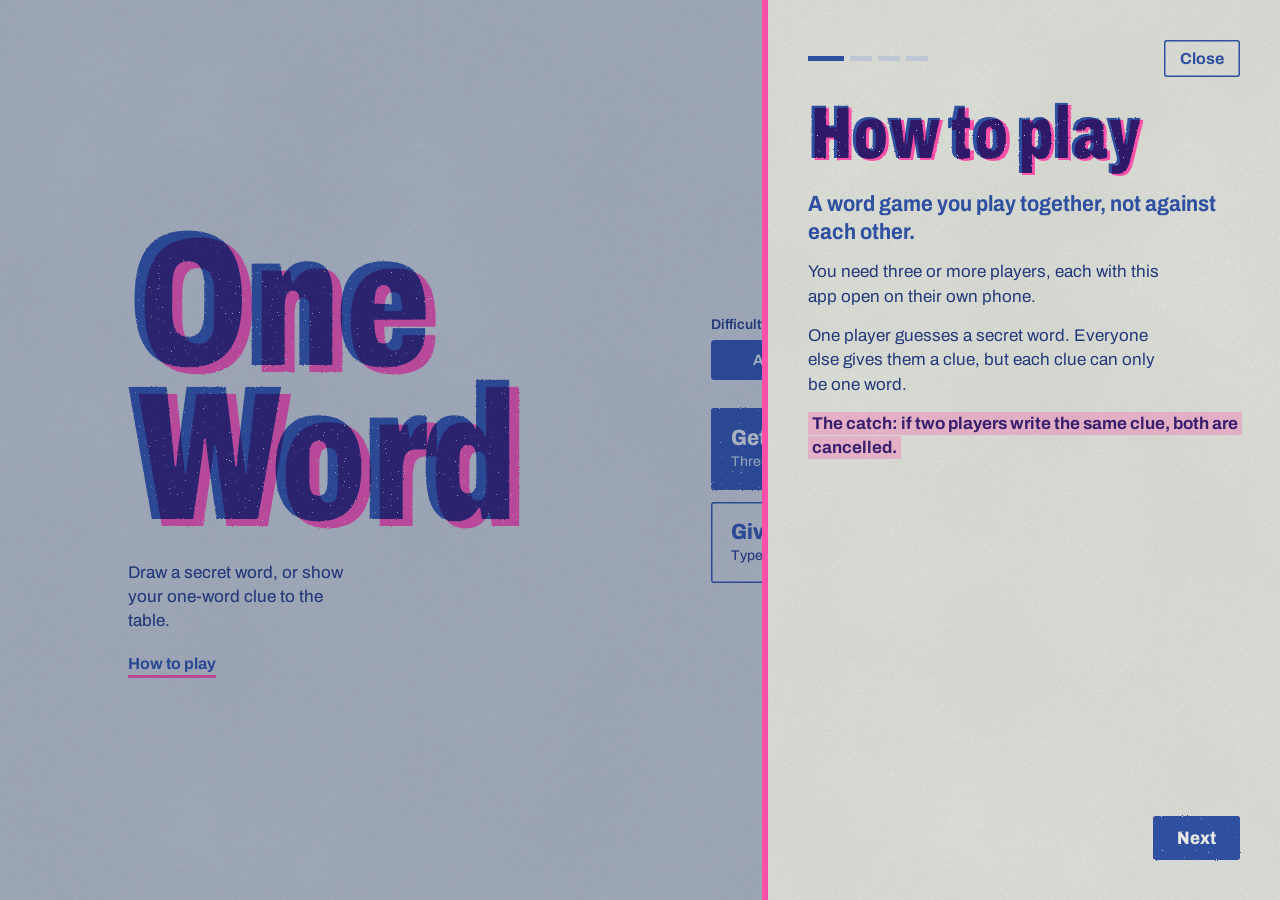
==== commit f39db036: "Add a how to play sheet - Sheet slides in from the right with four swipeable panels: intro,   each r" ====
--- a/index.html
+++ b/index.html
@@ -6,13 +6,13 @@
     <meta name="viewport" content="width=device-width, initial-scale=1, viewport-fit=cover" />
     <meta name="theme-color" content="#E7E9E3" />
     <title>One Word</title>
-    <meta name="description" content="A companion for Just One: draw a secret word, or show your one-word clue to the table." />
+    <meta name="description" content="A cooperative word game. Draw a secret word, or show your one-word clue to the table." />
     <link rel="preconnect" href="https://fonts.googleapis.com" />
     <link rel="preconnect" href="https://fonts.gstatic.com" crossorigin />
     <link
         href="https://fonts.googleapis.com/css2?family=Archivo:ital,wdth,wght@0,62..125,400..900;1,62..125,400..900&display=swap"
         rel="stylesheet" />
-    <link rel="stylesheet" href="./styles.css?v=riso4" />
+    <link rel="stylesheet" href="./styles.css?v=howto3" />
 </head>
 
 <body data-screen="home">
@@ -34,7 +34,8 @@
             <div class="home">
                 <header class="masthead">
                     <h1 class="title print" data-text="One Word">One Word</h1>
-                    <p class="lede">A companion for Just One. Draw a secret word, or show your clue to the table.</p>
+                    <p class="lede">Draw a secret word, or show your one-word clue to the table.</p>
+                    <button type="button" class="link-btn" id="btn-howto" aria-haspopup="dialog">How to play</button>
                 </header>
 
                 <fieldset class="difficulty">
@@ -96,8 +97,87 @@
         </section>
     </main>
 
-    <script src="./words.js"></script>
-    <script src="./app.js?v=riso4"></script>
+    <!-- How to play: a sheet that slides in, with panels you swipe across -->
+    <dialog id="howto" class="howto" aria-labelledby="howto-title">
+        <div class="howto-top">
+            <div class="pager" aria-hidden="true">
+                <span></span><span></span><span></span><span></span>
+            </div>
+            <button type="button" class="btn btn-quiet howto-close" id="btn-howto-close">Close</button>
+        </div>
+
+        <div class="slides" id="howtoSlides" tabindex="-1">
+            <section class="slide" aria-label="Page 1 of 4">
+                <h2 id="howto-title" class="slide-title print" data-text="How to play">How to play</h2>
+                <p class="slide-lede">A word game you play together, not against each other.</p>
+                <p>You need three or more players, each with this app open on their own phone.</p>
+                <p>One player guesses a secret word. Everyone else gives them a clue, but each clue can only be one word.</p>
+                <p class="catch">The catch: if two players write the same clue, both are cancelled.</p>
+            </section>
+
+            <section class="slide" aria-label="Page 2 of 4">
+                <h2 class="slide-title print" data-text="Each round">Each round</h2>
+                <ol class="steps">
+                    <li>Choose a guesser. They close their eyes.</li>
+                    <li>Someone taps <strong>Get a word</strong>. Turn the screen away from the guesser during the countdown, then show the word to everyone else.</li>
+                    <li>Each clue-giver taps <strong>Give a clue</strong> and types one word. Keep it to yourself for now.</li>
+                    <li>While the guesser’s eyes are still closed, the clue-givers compare clues. Cancel any that match.</li>
+                    <li>The guesser opens their eyes and sees the clues that are left. They get one guess, or they can pass.</li>
+                </ol>
+                <p class="slide-after">Then someone else becomes the guesser.</p>
+            </section>
+
+            <section class="slide" aria-label="Page 3 of 4">
+                <h2 class="slide-title print" data-text="Clues">Clues</h2>
+                <h3>What counts as a match</h3>
+                <p>The same word, or a close version of it. Plurals and words from the same family both count.</p>
+                <ul class="pairs">
+                    <li><span>Dog</span><span>Dogs</span></li>
+                    <li><span>Prince</span><span>Princess</span></li>
+                    <li><span>Bake</span><span>Baker</span></li>
+                </ul>
+                <p>Obvious clues are the riskiest. The best ones help the guesser and surprise everyone else.</p>
+                <h3>Not allowed</h3>
+                <ul class="rules">
+                    <li>The secret word, or part of it</li>
+                    <li>The secret word in another language</li>
+                    <li>A word that sounds the same, like Knight for Night</li>
+                    <li>A made-up word</li>
+                </ul>
+                <p>Numbers, abbreviations and sounds are fine: 007, NASA, Shh.</p>
+            </section>
+
+            <section class="slide" aria-label="Page 4 of 4">
+                <h2 class="slide-title print" data-text="Difficulty">Difficulty</h2>
+                <dl class="levels">
+                    <div>
+                        <dt>Easy</dt>
+                        <dd>Everyday things you could point at.</dd>
+                        <dd class="samples">Apple, Bridge, Penguin</dd>
+                    </div>
+                    <div>
+                        <dt>Medium</dt>
+                        <dd>Less common things, or things with close look-alikes.</dd>
+                        <dd class="samples">Kayak, Cathedral, Platypus</dd>
+                    </div>
+                    <div>
+                        <dt>Hard</dt>
+                        <dd>Abstract ideas and concepts. You can’t point at them, so clues have to work harder.</dd>
+                        <dd class="samples">Nostalgia, Gravity, Karma</dd>
+                    </div>
+                </dl>
+                <p>Any draws from all three.</p>
+            </section>
+        </div>
+
+        <div class="howto-nav">
+            <button type="button" class="btn btn-quiet" id="btn-howto-prev">Back</button>
+            <button type="button" class="btn btn-solid" id="btn-howto-next"><span class="btn-label">Next</span></button>
+        </div>
+    </dialog>
+
+    <script src="./words.js?v=howto3"></script>
+    <script src="./app.js?v=howto3"></script>
 </body>
 
 </html>
--- a/styles.css
+++ b/styles.css
@@ -17,6 +17,10 @@
     --reg-y: 0.03em;
 
     --gutter: clamp(16px, 5vw, 40px);
+
+    --grain:
+        url("data:image/svg+xml,%3Csvg xmlns='http://www.w3.org/2000/svg' width='240' height='240'%3E%3Cfilter id='t'%3E%3CfeTurbulence type='fractalNoise' baseFrequency='1.1' numOctaves='3' stitchTiles='stitch'/%3E%3CfeColorMatrix values='0 0 0 0 0.35  0 0 0 0 0.37  0 0 0 0 0.33  0 0 0 0.55 0'/%3E%3C/filter%3E%3Crect width='100%25' height='100%25' filter='url(%23t)'/%3E%3C/svg%3E"),
+        url("data:image/svg+xml,%3Csvg xmlns='http://www.w3.org/2000/svg' width='900' height='900'%3E%3Cfilter id='m'%3E%3CfeTurbulence type='fractalNoise' baseFrequency='0.006' numOctaves='3' stitchTiles='stitch'/%3E%3CfeColorMatrix values='0 0 0 0 0.5  0 0 0 0 0.52  0 0 0 0 0.47  0 0 0 0.35 0'/%3E%3C/filter%3E%3Crect width='100%25' height='100%25' filter='url(%23m)'/%3E%3C/svg%3E");
     color-scheme: light;
 }
 
@@ -50,9 +54,7 @@
     inset: 0;
     pointer-events: none;
     z-index: 0;
-    background:
-        url("data:image/svg+xml,%3Csvg xmlns='http://www.w3.org/2000/svg' width='240' height='240'%3E%3Cfilter id='t'%3E%3CfeTurbulence type='fractalNoise' baseFrequency='1.1' numOctaves='3' stitchTiles='stitch'/%3E%3CfeColorMatrix values='0 0 0 0 0.35  0 0 0 0 0.37  0 0 0 0 0.33  0 0 0 0.55 0'/%3E%3C/filter%3E%3Crect width='100%25' height='100%25' filter='url(%23t)'/%3E%3C/svg%3E"),
-        url("data:image/svg+xml,%3Csvg xmlns='http://www.w3.org/2000/svg' width='900' height='900'%3E%3Cfilter id='m'%3E%3CfeTurbulence type='fractalNoise' baseFrequency='0.006' numOctaves='3' stitchTiles='stitch'/%3E%3CfeColorMatrix values='0 0 0 0 0.5  0 0 0 0 0.52  0 0 0 0 0.47  0 0 0 0.35 0'/%3E%3C/filter%3E%3Crect width='100%25' height='100%25' filter='url(%23m)'/%3E%3C/svg%3E");
+    background: var(--grain);
     mix-blend-mode: multiply;
     opacity: 0.55;
 }
@@ -489,3 +491,352 @@
         transition: none;
     }
 }
+
+/* ---------- How to play ---------- */
+.link-btn {
+    align-self: flex-start;
+    padding: 4px 0;
+    border: 0;
+    background: none;
+    color: var(--blue);
+    font: inherit;
+    font-size: 1rem;
+    font-weight: 700;
+    text-decoration: underline;
+    text-decoration-color: var(--pink);
+    text-decoration-thickness: 3px;
+    text-underline-offset: 6px;
+    cursor: pointer;
+    transition: text-decoration-thickness 120ms, text-underline-offset 120ms;
+}
+
+.link-btn:hover {
+    text-decoration-thickness: 6px;
+    text-underline-offset: 4px;
+}
+
+.link-btn:focus-visible {
+    outline: 3px solid var(--pink);
+    outline-offset: 4px;
+}
+
+/* A sheet of the same stock, sliding in from the right with its pink drum showing at the edge */
+.howto {
+    position: fixed;
+    inset: 0 0 0 auto;
+    width: min(100%, 32rem);
+    height: 100%;
+    max-width: none;
+    max-height: none;
+    margin: 0;
+    padding: 0;
+    border: 0;
+    background: var(--paper);
+    color: var(--blue);
+    box-shadow: -6px 0 0 var(--pink);
+    overflow: hidden;
+}
+
+.howto[open] {
+    display: flex;
+    flex-direction: column;
+    animation: sheet-in 420ms cubic-bezier(.2, .8, .2, 1) both;
+}
+
+.howto.closing {
+    animation: sheet-out 240ms cubic-bezier(.4, 0, 1, 1) both;
+}
+
+.howto::before {
+    content: '';
+    position: absolute;
+    inset: 0;
+    pointer-events: none;
+    background: var(--grain);
+    mix-blend-mode: multiply;
+    opacity: 0.55;
+}
+
+.howto::backdrop {
+    background: rgba(34, 57, 122, 0.32);
+    animation: fade-in 420ms ease both;
+}
+
+.howto.closing::backdrop {
+    animation: fade-out 240ms ease both;
+}
+
+@keyframes sheet-in {
+    from { transform: translateX(100%); }
+    to { transform: translateX(0); }
+}
+
+@keyframes sheet-out {
+    from { transform: translateX(0); }
+    to { transform: translateX(100%); }
+}
+
+@keyframes fade-in {
+    from { opacity: 0; }
+}
+
+@keyframes fade-out {
+    to { opacity: 0; }
+}
+
+.howto-top,
+.howto-nav {
+    position: relative;
+    display: flex;
+    align-items: center;
+    justify-content: space-between;
+    gap: 12px;
+    padding: max(var(--gutter), env(safe-area-inset-top)) var(--gutter) 8px;
+}
+
+.howto-nav {
+    padding: 12px var(--gutter) max(var(--gutter), env(safe-area-inset-bottom));
+}
+
+.howto .btn-quiet {
+    padding: 10px 16px;
+}
+
+.howto-nav .btn-solid {
+    width: auto;
+    padding: 12px 24px;
+    text-align: center;
+}
+
+.howto-nav .btn-solid .btn-label {
+    font-size: 1.125rem;
+}
+
+.howto-nav .is-hidden {
+    visibility: hidden;
+}
+
+.pager {
+    display: flex;
+    gap: 6px;
+}
+
+.pager span {
+    width: 22px;
+    height: 5px;
+    background: color-mix(in srgb, var(--blue) 22%, var(--paper));
+    transition: background-color 200ms, width 200ms;
+}
+
+.pager span.is-current {
+    width: 36px;
+    background: var(--blue);
+}
+
+.slides {
+    position: relative;
+    flex: 1;
+    min-height: 0;
+    display: flex;
+    overflow-x: auto;
+    overflow-y: hidden;
+    scroll-snap-type: x mandatory;
+    overscroll-behavior-x: contain;
+    scrollbar-width: none;
+}
+
+.slides::-webkit-scrollbar {
+    display: none;
+}
+
+.slides:focus {
+    outline: none;
+}
+
+.slide {
+    flex: 0 0 100%;
+    overflow-y: auto;
+    scroll-snap-align: start;
+    scroll-snap-stop: always;
+    padding: 16px var(--gutter) 24px;
+}
+
+.slide-title {
+    width: fit-content;
+    margin-bottom: 22px;
+    font-size: clamp(3.25rem, 16vw, 4.75rem);
+    font-weight: 900;
+    font-stretch: 70%;
+    line-height: 0.85;
+    letter-spacing: -0.015em;
+    padding-bottom: 0.05em;
+}
+
+/* While a panel is being dragged, its pink drum lags behind the blue, then settles */
+.slide-title.print::after {
+    transform: translate(calc(var(--reg-x) + var(--drift, 0) * 0.9em), var(--reg-y));
+}
+
+.slide p {
+    max-width: 36ch;
+    margin-bottom: 14px;
+    font-size: 1.0625rem;
+    line-height: 1.45;
+    color: var(--blue-deep);
+}
+
+.slide strong {
+    font-weight: 800;
+    color: var(--blue);
+}
+
+.slide .slide-lede {
+    font-size: 1.375rem;
+    line-height: 1.25;
+    font-weight: 700;
+    font-stretch: 90%;
+    color: var(--blue);
+}
+
+/* highlighter: a flat of pink ink behind the line */
+.slide .catch {
+    display: inline;
+    padding: 2px 4px;
+    font-weight: 700;
+    color: var(--violet);
+    background: color-mix(in srgb, var(--pink) 30%, transparent);
+    box-decoration-break: clone;
+    -webkit-box-decoration-break: clone;
+}
+
+.steps {
+    list-style: none;
+    counter-reset: step;
+    display: grid;
+    gap: 14px;
+    margin-bottom: 18px;
+}
+
+.steps li {
+    counter-increment: step;
+    position: relative;
+    padding-left: 2rem;
+    font-size: 1.0625rem;
+    line-height: 1.4;
+    color: var(--blue-deep);
+}
+
+.steps li::before {
+    content: counter(step);
+    position: absolute;
+    left: 0;
+    top: 0.1em;
+    font-size: 1.875rem;
+    font-weight: 900;
+    font-stretch: 62%;
+    line-height: 0.9;
+    color: var(--blue);
+}
+
+.slide p.slide-after {
+    font-weight: 700;
+    color: var(--blue);
+}
+
+.slide h3 {
+    margin: 22px 0 6px;
+    font-size: 1.0625rem;
+    font-weight: 800;
+}
+
+.slide h3:first-of-type {
+    margin-top: 0;
+}
+
+/* matching pairs, cancelled with a stroke of pink */
+.pairs {
+    list-style: none;
+    display: grid;
+    gap: 4px;
+    margin: 4px 0 16px;
+}
+
+.pairs li {
+    display: flex;
+    gap: 18px;
+}
+
+.pairs span {
+    min-width: 5.5rem;
+    font-size: 1.5rem;
+    font-weight: 900;
+    font-stretch: 78%;
+    text-decoration: line-through;
+    text-decoration-color: var(--pink);
+    text-decoration-thickness: 4px;
+}
+
+.rules {
+    list-style: none;
+    display: grid;
+    gap: 6px;
+    margin-bottom: 14px;
+}
+
+.rules li {
+    position: relative;
+    padding-left: 1.5rem;
+    font-size: 1.0625rem;
+    line-height: 1.4;
+    color: var(--blue-deep);
+}
+
+.rules li::before {
+    content: '×';
+    position: absolute;
+    left: 0;
+    font-weight: 900;
+    font-size: 1.25rem;
+    line-height: 1.1;
+    color: var(--pink);
+}
+
+.levels {
+    display: grid;
+    gap: 20px;
+    margin-bottom: 20px;
+}
+
+.levels dt {
+    font-size: 1.75rem;
+    font-weight: 900;
+    font-stretch: 75%;
+    line-height: 1;
+    margin-bottom: 4px;
+}
+
+.levels dd {
+    max-width: 36ch;
+    font-size: 1.0625rem;
+    line-height: 1.4;
+    color: var(--blue-deep);
+}
+
+.levels dd.samples {
+    margin-top: 2px;
+    font-style: italic;
+    font-weight: 600;
+    color: var(--blue);
+}
+
+@media (prefers-reduced-motion: reduce) {
+    .howto[open],
+    .howto.closing,
+    .howto::backdrop {
+        animation-duration: 1ms;
+    }
+
+    .slide-title.print::after {
+        transform: translate(var(--reg-x), var(--reg-y));
+    }
+}
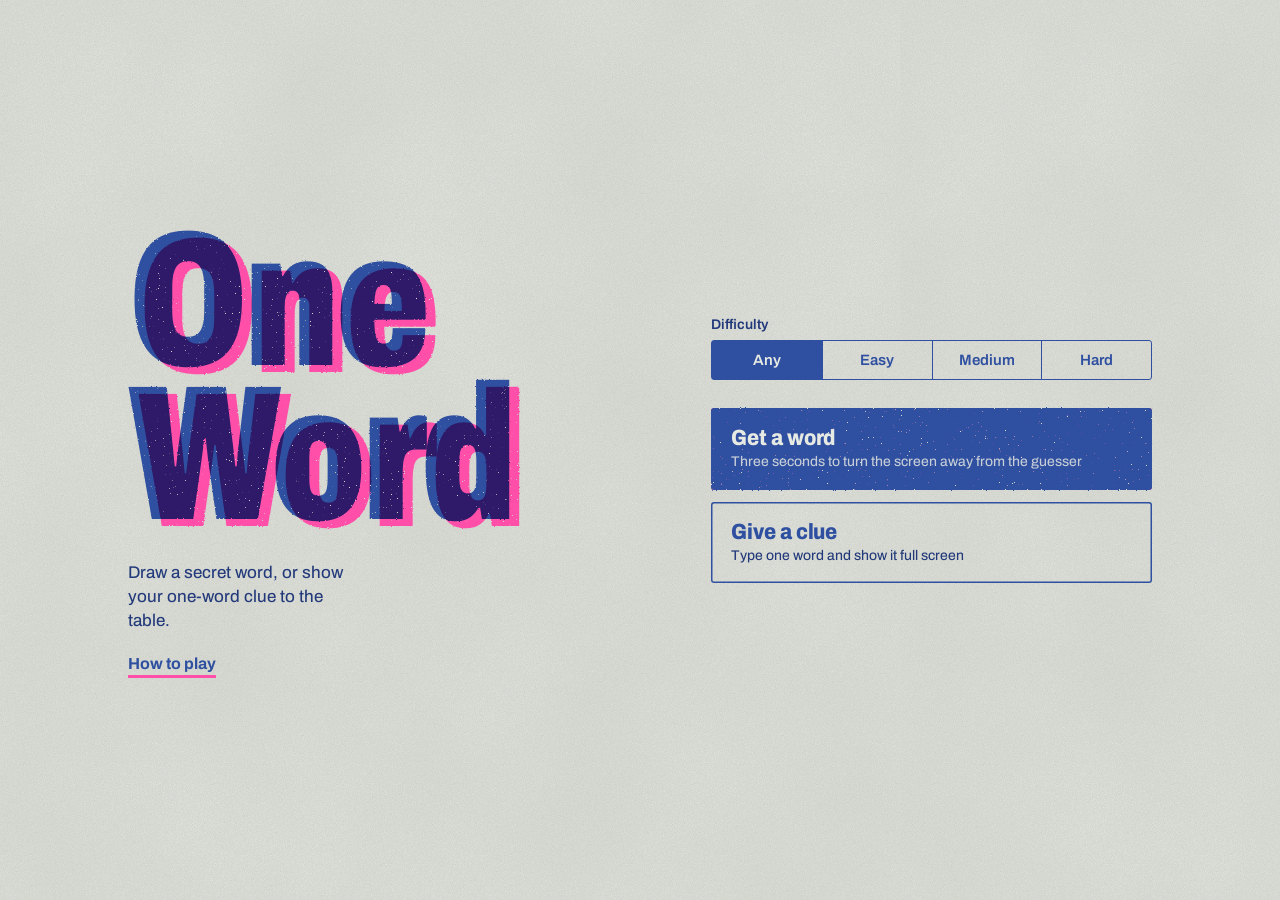
==== commit dd92274b: "Add favicon and home screen icons A heavy blue 1 with the pink layer printed off register, on the pa" ====
--- a/index.html
+++ b/index.html
@@ -7,12 +7,16 @@
     <meta name="theme-color" content="#E7E9E3" />
     <title>One Word</title>
     <meta name="description" content="A cooperative word game. Draw a secret word, or show your one-word clue to the table." />
+    <link rel="icon" href="./icons/favicon.svg" type="image/svg+xml" />
+    <link rel="icon" href="./icons/favicon-32.png" sizes="32x32" type="image/png" />
+    <link rel="apple-touch-icon" href="./icons/icon-180.png" />
+    <link rel="manifest" href="./manifest.webmanifest" />
     <link rel="preconnect" href="https://fonts.googleapis.com" />
     <link rel="preconnect" href="https://fonts.gstatic.com" crossorigin />
     <link
         href="https://fonts.googleapis.com/css2?family=Archivo:ital,wdth,wght@0,62..125,400..900;1,62..125,400..900&display=swap"
         rel="stylesheet" />
-    <link rel="stylesheet" href="./styles.css?v=howto3" />
+    <link rel="stylesheet" href="./styles.css?v=howto4" />
 </head>
 
 <body data-screen="home">
@@ -176,8 +180,8 @@
         </div>
     </dialog>
 
-    <script src="./words.js?v=howto3"></script>
-    <script src="./app.js?v=howto3"></script>
+    <script src="./words.js?v=howto4"></script>
+    <script src="./app.js?v=howto4"></script>
 </body>
 
 </html>
